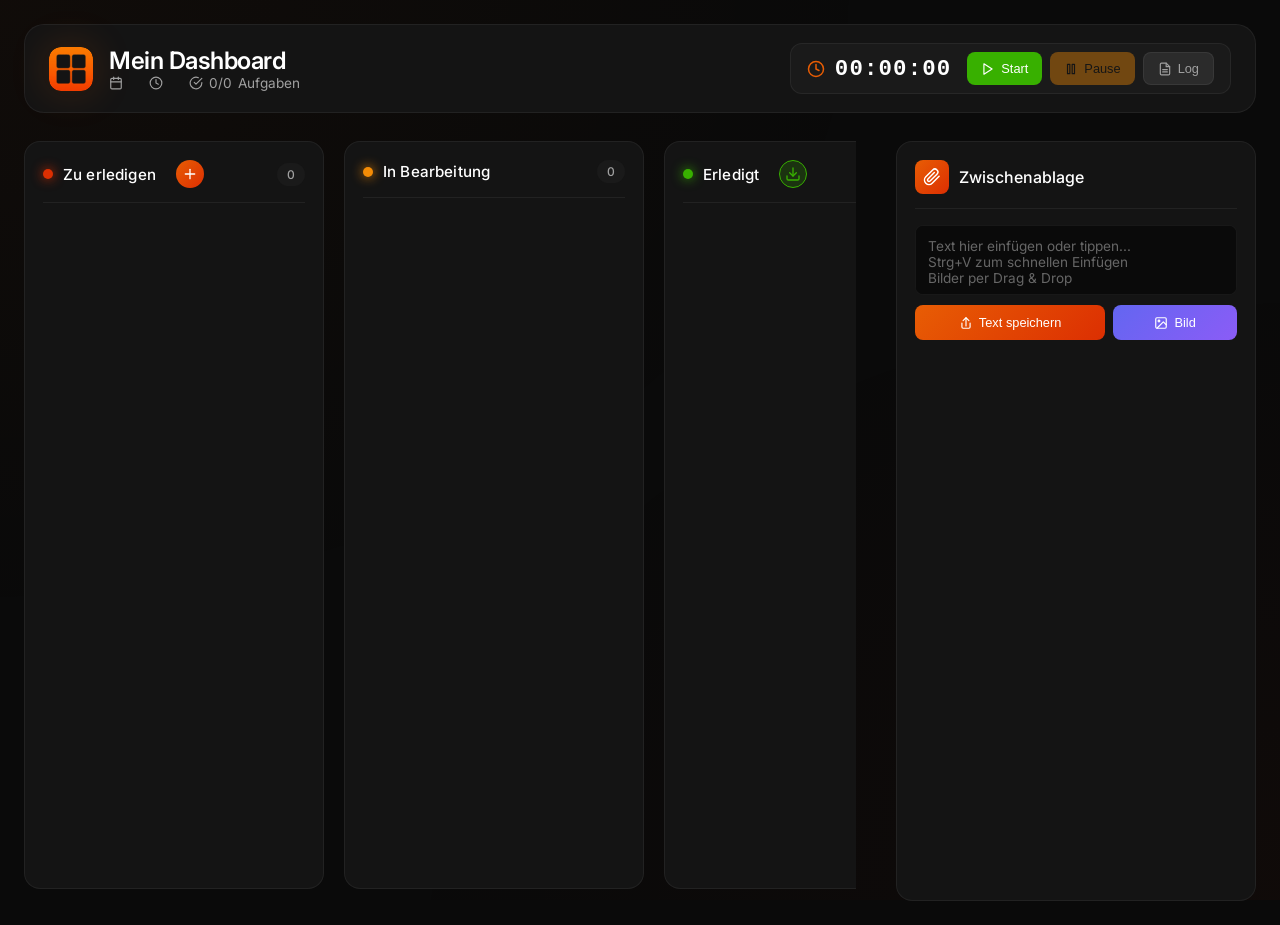
==== index.html @ 07299363 "v2.9: UI improvements, time tracking, info modals, README" ====
<!DOCTYPE html>
<html lang="de">

<head>
    <meta charset="UTF-8">
    <meta name="viewport" content="width=device-width, initial-scale=1.0">
    <title>Mein Dashboard</title>
    <link rel="icon" type="image/png" href="icon.png">
    <link rel="stylesheet" href="style.css">
</head>

<body>
    <header class="header">
        <div class="header-left">
            <div class="logo">
                <img src="icon.png" alt="Dashboard Logo" width="28" height="28">
            </div>
            <div>
                <h1>Mein Dashboard</h1>
                <div class="header-info">
                    <span>
                        <svg class="icon-sm" xmlns="http://www.w3.org/2000/svg" width="14" height="14"
                            viewBox="0 0 24 24" fill="none" stroke="currentColor" stroke-width="2"
                            stroke-linecap="round" stroke-linejoin="round">
                            <rect x="3" y="4" width="18" height="18" rx="2" ry="2"></rect>
                            <line x1="16" y1="2" x2="16" y2="6"></line>
                            <line x1="8" y1="2" x2="8" y2="6"></line>
                            <line x1="3" y1="10" x2="21" y2="10"></line>
                        </svg>
                        <span id="current-date"></span>
                    </span>
                    <span>
                        <svg class="icon-sm" xmlns="http://www.w3.org/2000/svg" width="14" height="14"
                            viewBox="0 0 24 24" fill="none" stroke="currentColor" stroke-width="2"
                            stroke-linecap="round" stroke-linejoin="round">
                            <circle cx="12" cy="12" r="10"></circle>
                            <polyline points="12 6 12 12 16 14"></polyline>
                        </svg>
                        <span id="current-time"></span>
                    </span>
                    <span>
                        <svg class="icon-sm" xmlns="http://www.w3.org/2000/svg" width="14" height="14"
                            viewBox="0 0 24 24" fill="none" stroke="currentColor" stroke-width="2"
                            stroke-linecap="round" stroke-linejoin="round">
                            <path d="M22 11.08V12a10 10 0 1 1-5.93-9.14"></path>
                            <polyline points="22 4 12 14.01 9 11.01"></polyline>
                        </svg>
                        <span id="task-stats">0/0</span> Aufgaben
                    </span>
                </div>
            </div>
        </div>
        <div class="time-tracker">
            <div class="tracker-display">
                <svg class="tracker-icon" xmlns="http://www.w3.org/2000/svg" width="18" height="18" viewBox="0 0 24 24"
                    fill="none" stroke="currentColor" stroke-width="2" stroke-linecap="round" stroke-linejoin="round">
                    <circle cx="12" cy="12" r="10"></circle>
                    <polyline points="12 6 12 12 16 14"></polyline>
                </svg>
                <span class="tracker-time" id="tracker-time">00:00:00</span>
            </div>
            <div class="tracker-controls">
                <button id="tracker-start-btn" class="tracker-btn start">
                    <svg xmlns="http://www.w3.org/2000/svg" width="14" height="14" viewBox="0 0 24 24" fill="none"
                        stroke="currentColor" stroke-width="2" stroke-linecap="round" stroke-linejoin="round">
                        <polygon points="5 3 19 12 5 21 5 3"></polygon>
                    </svg>
                    Start
                </button>
                <button id="tracker-pause-btn" class="tracker-btn pause" disabled>
                    <svg xmlns="http://www.w3.org/2000/svg" width="14" height="14" viewBox="0 0 24 24" fill="none"
                        stroke="currentColor" stroke-width="2" stroke-linecap="round" stroke-linejoin="round">
                        <rect x="6" y="4" width="4" height="16"></rect>
                        <rect x="14" y="4" width="4" height="16"></rect>
                    </svg>
                    Pause
                </button>
                <button id="tracker-log-btn" class="tracker-btn log">
                    <svg xmlns="http://www.w3.org/2000/svg" width="14" height="14" viewBox="0 0 24 24" fill="none"
                        stroke="currentColor" stroke-width="2" stroke-linecap="round" stroke-linejoin="round">
                        <path d="M14 2H6a2 2 0 0 0-2 2v16a2 2 0 0 0 2 2h12a2 2 0 0 0 2-2V8z"></path>
                        <polyline points="14 2 14 8 20 8"></polyline>
                        <line x1="16" y1="13" x2="8" y2="13"></line>
                        <line x1="16" y1="17" x2="8" y2="17"></line>
                    </svg>
                    Log
                </button>
            </div>
        </div>
    </header>

    <div class="main-container">
        <div class="board">
            <div class="column" id="todo" data-status="todo">
                <div class="column-header">
                    <div class="column-title">
                        <div class="column-indicator"></div>
                        <h2>Zu erledigen</h2>
                        <button id="add-task-btn" class="add-task-column-btn" title="Neue Aufgabe (Strg+N)">
                            <svg xmlns="http://www.w3.org/2000/svg" width="16" height="16" viewBox="0 0 24 24"
                                fill="none" stroke="currentColor" stroke-width="2" stroke-linecap="round"
                                stroke-linejoin="round">
                                <line x1="12" y1="5" x2="12" y2="19"></line>
                                <line x1="5" y1="12" x2="19" y2="12"></line>
                            </svg>
                        </button>
                    </div>
                    <span class="task-count" id="todo-count">0</span>
                </div>
                <div class="task-list"></div>
            </div>

            <div class="column" id="in-progress" data-status="in-progress">
                <div class="column-header">
                    <div class="column-title">
                        <div class="column-indicator"></div>
                        <h2>In Bearbeitung</h2>
                    </div>
                    <span class="task-count" id="progress-count">0</span>
                </div>
                <div class="task-list"></div>
            </div>

            <div class="column" id="done" data-status="done">
                <div class="column-header">
                    <div class="column-title">
                        <div class="column-indicator"></div>
                        <h2>Erledigt</h2>
                        <button id="export-done-btn" class="export-column-btn" title="Als Markdown exportieren">
                            <svg xmlns="http://www.w3.org/2000/svg" width="16" height="16" viewBox="0 0 24 24"
                                fill="none" stroke="currentColor" stroke-width="2" stroke-linecap="round"
                                stroke-linejoin="round">
                                <path d="M21 15v4a2 2 0 0 1-2 2H5a2 2 0 0 1-2-2v-4"></path>
                                <polyline points="7 10 12 15 17 10"></polyline>
                                <line x1="12" y1="15" x2="12" y2="3"></line>
                            </svg>
                        </button>
                    </div>
                    <span class="task-count" id="done-count">0</span>
                </div>
                <div class="task-list"></div>
            </div>
        </div>

        <!-- Zwischenablage Panel -->
        <aside class="clipboard-panel">
            <div class="clipboard-header">
                <div class="clipboard-title">
                    <div class="clipboard-icon">
                        <svg xmlns="http://www.w3.org/2000/svg" width="18" height="18" viewBox="0 0 24 24" fill="none"
                            stroke="currentColor" stroke-width="2" stroke-linecap="round" stroke-linejoin="round">
                            <path
                                d="m21.44 11.05-9.19 9.19a6 6 0 0 1-8.49-8.49l9.19-9.19a4 4 0 0 1 5.66 5.66l-9.2 9.19a2 2 0 0 1-2.83-2.83l8.49-8.48">
                            </path>
                        </svg>
                    </div>
                    <h3>Zwischenablage</h3>
                </div>
            </div>
            <div class="clipboard-input-area">
                <textarea class="clipboard-input" id="clipboard-input"
                    placeholder="Text hier einfügen oder tippen...&#10;Strg+V zum schnellen Einfügen&#10;Bilder per Drag & Drop"></textarea>
                <div class="clipboard-buttons">
                    <button class="clipboard-btn" id="add-clipboard-btn">
                        <svg xmlns="http://www.w3.org/2000/svg" width="14" height="14" viewBox="0 0 24 24" fill="none"
                            stroke="currentColor" stroke-width="2" stroke-linecap="round" stroke-linejoin="round">
                            <line x1="12" y1="17" x2="12" y2="3"></line>
                            <path d="M5 12v7a2 2 0 0 0 2 2h10a2 2 0 0 0 2-2v-7"></path>
                            <polyline points="17 8 12 3 7 8"></polyline>
                        </svg>
                        Text speichern
                    </button>
                    <button class="clipboard-btn image-btn" id="image-upload-btn">
                        <svg xmlns="http://www.w3.org/2000/svg" width="14" height="14" viewBox="0 0 24 24" fill="none"
                            stroke="currentColor" stroke-width="2" stroke-linecap="round" stroke-linejoin="round">
                            <rect x="3" y="3" width="18" height="18" rx="2" ry="2"></rect>
                            <circle cx="8.5" cy="8.5" r="1.5"></circle>
                            <polyline points="21 15 16 10 5 21"></polyline>
                        </svg>
                        Bild
                    </button>
                </div>
                <input type="file" id="image-input" accept="image/*" style="display: none;">
            </div>
            <div class="clipboard-items" id="clipboard-items"></div>
        </aside>
    </div>

    <!-- Modal für Aufgaben -->
    <div id="task-modal" class="modal hidden">
        <div class="modal-content">
            <span class="close-btn">
                <svg xmlns="http://www.w3.org/2000/svg" width="20" height="20" viewBox="0 0 24 24" fill="none"
                    stroke="currentColor" stroke-width="2" stroke-linecap="round" stroke-linejoin="round">
                    <line x1="18" y1="6" x2="6" y2="18"></line>
                    <line x1="6" y1="6" x2="18" y2="18"></line>
                </svg>
            </span>
            <h2 id="modal-title">Neue Aufgabe</h2>

            <div class="form-group">
                <label class="form-label">Beschreibung</label>
                <textarea id="task-input"
                    placeholder="Was muss erledigt werden?&#10;Shift+Enter zum Speichern"></textarea>
            </div>

            <div class="form-group">
                <label class="form-label">Priorität</label>
                <div class="priority-selector">
                    <div class="priority-option low" data-priority="low">Niedrig</div>
                    <div class="priority-option medium selected" data-priority="medium">Mittel</div>
                    <div class="priority-option high" data-priority="high">Hoch</div>
                </div>
            </div>

            <div class="form-group task-history-section hidden" id="task-history-section">
                <label class="form-label">Status-Verlauf</label>
                <div class="task-history-list" id="task-history-list"></div>
            </div>

            <div class="modal-actions">
                <button id="delete-task-btn" class="danger-btn hidden">
                    <svg xmlns="http://www.w3.org/2000/svg" width="16" height="16" viewBox="0 0 24 24" fill="none"
                        stroke="currentColor" stroke-width="2" stroke-linecap="round" stroke-linejoin="round">
                        <polyline points="3 6 5 6 21 6"></polyline>
                        <path d="M19 6v14a2 2 0 0 1-2 2H7a2 2 0 0 1-2-2V6m3 0V4a2 2 0 0 1 2-2h4a2 2 0 0 1 2 2v2"></path>
                    </svg>
                    Löschen
                </button>
                <button id="save-task-btn">
                    <svg xmlns="http://www.w3.org/2000/svg" width="16" height="16" viewBox="0 0 24 24" fill="none"
                        stroke="currentColor" stroke-width="2" stroke-linecap="round" stroke-linejoin="round">
                        <path d="M19 21H5a2 2 0 0 1-2-2V5a2 2 0 0 1 2-2h11l5 5v11a2 2 0 0 1-2 2z"></path>
                        <polyline points="17 21 17 13 7 13 7 21"></polyline>
                        <polyline points="7 3 7 8 15 8"></polyline>
                    </svg>
                    Speichern
                </button>
            </div>
        </div>
    </div>

    <!-- Zusätzliche Info Modal -->
    <div id="info-modal" class="modal hidden">
        <div class="modal-content">
            <span class="close-btn info-close-btn">
                <svg xmlns="http://www.w3.org/2000/svg" width="20" height="20" viewBox="0 0 24 24" fill="none"
                    stroke="currentColor" stroke-width="2" stroke-linecap="round" stroke-linejoin="round">
                    <line x1="18" y1="6" x2="6" y2="18"></line>
                    <line x1="6" y1="6" x2="18" y2="18"></line>
                </svg>
            </span>
            <h2>
                <svg xmlns="http://www.w3.org/2000/svg" width="20" height="20" viewBox="0 0 24 24" fill="none"
                    stroke="currentColor" stroke-width="2" stroke-linecap="round" stroke-linejoin="round">
                    <circle cx="12" cy="12" r="10"></circle>
                    <line x1="12" y1="16" x2="12" y2="12"></line>
                    <line x1="12" y1="8" x2="12.01" y2="8"></line>
                </svg>
                Zusätzliche Info
            </h2>

            <div class="form-group">
                <label class="form-label">Notiz oder Zusatzinfo</label>
                <textarea id="info-input"
                    placeholder="Zusätzliche Informationen eingeben...&#10;Shift+Enter zum Speichern"></textarea>
            </div>

            <div class="modal-actions">
                <button id="clear-info-btn" class="danger-btn">
                    <svg xmlns="http://www.w3.org/2000/svg" width="16" height="16" viewBox="0 0 24 24" fill="none"
                        stroke="currentColor" stroke-width="2" stroke-linecap="round" stroke-linejoin="round">
                        <polyline points="3 6 5 6 21 6"></polyline>
                        <path d="M19 6v14a2 2 0 0 1-2 2H7a2 2 0 0 1-2-2V6m3 0V4a2 2 0 0 1 2-2h4a2 2 0 0 1 2 2v2"></path>
                    </svg>
                    Löschen
                </button>
                <button id="save-info-btn" class="primary-btn">
                    <svg xmlns="http://www.w3.org/2000/svg" width="16" height="16" viewBox="0 0 24 24" fill="none"
                        stroke="currentColor" stroke-width="2" stroke-linecap="round" stroke-linejoin="round">
                        <path d="M19 21H5a2 2 0 0 1-2-2V5a2 2 0 0 1 2-2h11l5 5v11a2 2 0 0 1-2 2z"></path>
                        <polyline points="17 21 17 13 7 13 7 21"></polyline>
                        <polyline points="7 3 7 8 15 8"></polyline>
                    </svg>
                    Speichern
                </button>
            </div>
        </div>
    </div>

    <!-- Arbeitszeit-Log Modal -->
    <div id="worktime-modal" class="modal hidden">
        <div class="modal-content worktime-modal-content">
            <span class="close-btn worktime-close-btn">
                <svg xmlns="http://www.w3.org/2000/svg" width="20" height="20" viewBox="0 0 24 24" fill="none"
                    stroke="currentColor" stroke-width="2" stroke-linecap="round" stroke-linejoin="round">
                    <line x1="18" y1="6" x2="6" y2="18"></line>
                    <line x1="6" y1="6" x2="18" y2="18"></line>
                </svg>
            </span>
            <h2>
                <svg xmlns="http://www.w3.org/2000/svg" width="22" height="22" viewBox="0 0 24 24" fill="none"
                    stroke="currentColor" stroke-width="2" stroke-linecap="round" stroke-linejoin="round">
                    <circle cx="12" cy="12" r="10"></circle>
                    <polyline points="12 6 12 12 16 14"></polyline>
                </svg>
                Arbeitszeit-Log
            </h2>
            <div class="worktime-summary" id="worktime-summary"></div>
            <div class="worktime-entries" id="worktime-entries"></div>
            <div class="worktime-actions">
                <button id="clear-worktime-btn" class="danger-btn">
                    <svg xmlns="http://www.w3.org/2000/svg" width="16" height="16" viewBox="0 0 24 24" fill="none"
                        stroke="currentColor" stroke-width="2" stroke-linecap="round" stroke-linejoin="round">
                        <polyline points="3 6 5 6 21 6"></polyline>
                        <path d="M19 6v14a2 2 0 0 1-2 2H7a2 2 0 0 1-2-2V6m3 0V4a2 2 0 0 1 2-2h4a2 2 0 0 1 2 2v2"></path>
                    </svg>
                    Alle löschen
                </button>
            </div>
        </div>
    </div>

    <!-- Toast Benachrichtigung -->
    <div class="toast" id="toast">
        <span class="toast-icon"></span>
        <span class="toast-message"></span>
    </div>

    <script src="script.js"></script>
</body>

</html>
---- style.css ----
@import url('https://fonts.googleapis.com/css2?family=Inter:wght@300;400;500;600;700&display=swap');

:root {
    /* Elegant Luxury Dark Theme */
    --bg-primary: #0a0a0a;
    --bg-secondary: #141414;
    --bg-tertiary: #1a1a1a;
    --bg-card: #1e1e1e;
    --glass-bg: rgba(30, 30, 30, 0.8);
    --glass-border: rgba(255, 255, 255, 0.06);

    --text-primary: #ffffff;
    --text-secondary: #a0a0a0;
    --text-muted: #666666;

    /* Warm Orange/Red Accent */
    --accent-gradient: linear-gradient(135deg, #e85d04 0%, #dc2f02 100%);
    --accent-1: #e85d04;
    --accent-2: #dc2f02;
    --accent-3: #f48c06;
    --accent-soft: rgba(232, 93, 4, 0.15);

    --todo-color: #dc2f02;
    --progress-color: #f48c06;
    --done-color: #38b000;
    --clipboard-color: #e85d04;

    --danger-color: #d00000;
    --success-color: #38b000;

    --shadow-sm: 0 2px 8px rgba(0, 0, 0, 0.4);
    --shadow-md: 0 8px 24px rgba(0, 0, 0, 0.5);
    --shadow-lg: 0 16px 48px rgba(0, 0, 0, 0.6);
    --shadow-glow: 0 0 40px rgba(232, 93, 4, 0.2);

    --transition-fast: 0.15s ease;
    --transition-normal: 0.3s cubic-bezier(0.4, 0, 0.2, 1);
    --transition-slow: 0.5s cubic-bezier(0.4, 0, 0.2, 1);

    --border-radius-sm: 8px;
    --border-radius-md: 12px;
    --border-radius-lg: 16px;
    --border-radius-xl: 20px;
}

/* Lucide Icon Sizes */
[data-lucide] {
    width: 18px;
    height: 18px;
    stroke-width: 2;
}

.icon-xs [data-lucide],
[data-lucide].icon-xs {
    width: 12px;
    height: 12px;
}

.icon-sm [data-lucide],
[data-lucide].icon-sm {
    width: 14px;
    height: 14px;
}

.logo [data-lucide] {
    width: 24px;
    height: 24px;
    color: white;
}

.clipboard-icon [data-lucide] {
    width: 18px;
    height: 18px;
    color: white;
}

.empty-state-icon [data-lucide] {
    width: 48px;
    height: 48px;
    opacity: 0.4;
}

.task-action-btn [data-lucide] {
    width: 14px;
    height: 14px;
}

.clipboard-item-btn [data-lucide] {
    width: 12px;
    height: 12px;
}

.close-btn [data-lucide] {
    width: 20px;
    height: 20px;
}

* {
    margin: 0;
    padding: 0;
    box-sizing: border-box;
}

/* Global Scrollbar Styling */
::-webkit-scrollbar {
    width: 6px;
    height: 6px;
}

::-webkit-scrollbar-track {
    background: transparent;
}

::-webkit-scrollbar-thumb {
    background: rgba(232, 93, 4, 0.4);
    border-radius: 3px;
}

::-webkit-scrollbar-thumb:hover {
    background: rgba(232, 93, 4, 0.6);
}

/* Firefox Scrollbar */
* {
    scrollbar-width: thin;
    scrollbar-color: rgba(232, 93, 4, 0.4) transparent;
}

body {
    background: var(--bg-primary);
    color: var(--text-primary);
    font-family: 'Inter', -apple-system, BlinkMacSystemFont, 'Segoe UI', sans-serif;
    min-height: 100vh;
    padding: 24px;
    overflow-x: hidden;
}

/* Subtle gradient overlay */
body::before {
    content: '';
    position: fixed;
    top: 0;
    left: 0;
    right: 0;
    bottom: 0;
    background:
        radial-gradient(ellipse at 0% 0%, rgba(232, 93, 4, 0.03) 0%, transparent 50%),
        radial-gradient(ellipse at 100% 100%, rgba(220, 47, 2, 0.03) 0%, transparent 50%);
    pointer-events: none;
    z-index: 0;
}

/* Header */
.header {
    display: flex;
    justify-content: space-between;
    align-items: center;
    margin-bottom: 28px;
    padding: 18px 24px;
    background: var(--bg-secondary);
    border: 1px solid var(--glass-border);
    border-radius: var(--border-radius-xl);
    position: relative;
    z-index: 10;
    animation: slideDown 0.5s var(--transition-normal);
}

@keyframes slideDown {
    from {
        opacity: 0;
        transform: translateY(-20px);
    }

    to {
        opacity: 1;
        transform: translateY(0);
    }
}

.header-left {
    display: flex;
    align-items: center;
    gap: 16px;
}

.logo {
    width: 44px;
    height: 44px;
    border-radius: var(--border-radius-md);
    display: flex;
    align-items: center;
    justify-content: center;
    box-shadow: var(--shadow-glow);
    overflow: hidden;
}

.logo img {
    width: 100%;
    height: 100%;
    object-fit: cover;
    border-radius: var(--border-radius-md);
}

h1 {
    font-size: 1.5rem;
    font-weight: 600;
    color: var(--text-primary);
    letter-spacing: -0.02em;
}

.header-info {
    display: flex;
    gap: 20px;
    color: var(--text-secondary);
    font-size: 0.85rem;
    font-weight: 400;
}

.header-info span {
    display: flex;
    align-items: center;
    gap: 6px;
}

.header-info .icon {
    font-size: 1rem;
    opacity: 0.8;
}

.header-actions {
    display: flex;
    gap: 12px;
}

.primary-btn {
    background: var(--accent-gradient);
    color: white;
    border: none;
    padding: 11px 22px;
    border-radius: var(--border-radius-md);
    cursor: pointer;
    font-weight: 500;
    font-size: 0.9rem;
    display: flex;
    align-items: center;
    gap: 8px;
    transition: all var(--transition-normal);
    box-shadow: 0 4px 16px rgba(232, 93, 4, 0.25);
    position: relative;
    overflow: hidden;
}

.primary-btn::before {
    content: '';
    position: absolute;
    top: 0;
    left: -100%;
    width: 100%;
    height: 100%;
    background: linear-gradient(90deg, transparent, rgba(255, 255, 255, 0.15), transparent);
    transition: left 0.6s ease;
}

.primary-btn:hover::before {
    left: 100%;
}

.primary-btn:hover {
    transform: translateY(-2px);
    box-shadow: 0 6px 24px rgba(232, 93, 4, 0.35);
}

.primary-btn:active {
    transform: translateY(0);
}

/* Main Board Layout - Optimized for 16:9/16:10 */
.main-container {
    display: grid;
    grid-template-columns: 1fr 360px;
    gap: 40px;
    position: relative;
    z-index: 10;
    height: calc(100vh - 140px);
}

/* Board */
.board {
    display: flex;
    gap: 20px;
    overflow-x: auto;
    padding-bottom: 12px;
    animation: fadeIn 0.6s ease;
}

@keyframes fadeIn {
    from {
        opacity: 0;
    }

    to {
        opacity: 1;
    }
}

.board::-webkit-scrollbar {
    height: 6px;
}

.board::-webkit-scrollbar-track {
    background: var(--bg-secondary);
    border-radius: 3px;
}

.board::-webkit-scrollbar-thumb {
    background: var(--accent-1);
    border-radius: 3px;
}

/* Columns - Elegant style */
.column {
    background: var(--bg-secondary);
    border: 1px solid var(--glass-border);
    border-radius: var(--border-radius-lg);
    min-width: 360px;
    flex: 1;
    display: flex;
    flex-direction: column;
    padding: 18px;
    animation: slideUp 0.5s ease;
    animation-fill-mode: backwards;
    transition: all var(--transition-normal);
}

.column:nth-child(1) {
    animation-delay: 0.1s;
}

.column:nth-child(2) {
    animation-delay: 0.15s;
}

.column:nth-child(3) {
    animation-delay: 0.2s;
}

@keyframes slideUp {
    from {
        opacity: 0;
        transform: translateY(20px);
    }

    to {
        opacity: 1;
        transform: translateY(0);
    }
}

.column:hover {
    border-color: rgba(255, 255, 255, 0.08);
}

.column-header {
    display: flex;
    align-items: center;
    justify-content: space-between;
    margin-bottom: 16px;
    padding-bottom: 14px;
    border-bottom: 1px solid var(--glass-border);
}

.column-title {
    display: flex;
    align-items: center;
    gap: 10px;
}

.column-indicator {
    width: 10px;
    height: 10px;
    border-radius: 50%;
}

#todo .column-indicator {
    background: var(--todo-color);
    box-shadow: 0 0 12px var(--todo-color);
}

#in-progress .column-indicator {
    background: var(--progress-color);
    box-shadow: 0 0 12px var(--progress-color);
}

#done .column-indicator {
    background: var(--done-color);
    box-shadow: 0 0 12px var(--done-color);
}

.column h2 {
    font-size: 0.95rem;
    font-weight: 500;
    color: var(--text-primary);
    letter-spacing: 0.01em;
}

.task-count {
    background: var(--bg-tertiary);
    padding: 4px 10px;
    border-radius: 16px;
    font-size: 0.75rem;
    color: var(--text-secondary);
    font-weight: 500;
}

.task-list {
    flex: 1;
    display: flex;
    flex-direction: column;
    gap: 10px;
    overflow-y: auto;
    min-height: 120px;
    padding: 4px 2px;
}

.task-list::-webkit-scrollbar {
    width: 4px;
}

.task-list::-webkit-scrollbar-thumb {
    background: rgba(255, 255, 255, 0.1);
    border-radius: 2px;
}

/* Task Cards - Luxury style */
.task-card {
    background: var(--bg-card);
    border: 1px solid var(--glass-border);
    padding: 16px;
    border-radius: var(--border-radius-md);
    cursor: grab;
    transition: all var(--transition-normal);
    position: relative;
    overflow: hidden;
    animation: cardAppear 0.3s ease;
}

@keyframes cardAppear {
    from {
        opacity: 0;
        transform: scale(0.95);
    }

    to {
        opacity: 1;
        transform: scale(1);
    }
}

.task-card::before {
    content: '';
    position: absolute;
    top: 0;
    left: 0;
    width: 3px;
    height: 100%;
    background: var(--accent-gradient);
    opacity: 0;
    transition: opacity var(--transition-normal);
}

.task-card:hover {
    transform: translateY(-3px);
    box-shadow: var(--shadow-md);
    border-color: rgba(255, 255, 255, 0.1);
}

.task-card:hover::before {
    opacity: 1;
}

.task-card:active {
    cursor: grabbing;
    transform: scale(0.98);
}

.task-card.dragging {
    opacity: 0.7;
    transform: rotate(2deg) scale(1.02);
    box-shadow: var(--shadow-lg);
}

.task-content {
    font-size: 0.9rem;
    line-height: 1.5;
    color: var(--text-primary);
    word-wrap: break-word;
    margin-bottom: 12px;
    white-space: pre-wrap;
    font-weight: 400;
}

.task-timer {
    margin-bottom: 10px;
    padding: 8px 12px;
    background: linear-gradient(135deg, rgba(244, 140, 6, 0.15), rgba(232, 93, 4, 0.1));
    border-radius: var(--border-radius-sm);
    border-left: 3px solid var(--progress-color);
    font-size: 0.78rem;
    color: var(--progress-color);
    animation: timerPulse 2s ease-in-out infinite;
}

.task-timer strong {
    color: var(--text-primary);
}

.task-timer-inline {
    font-size: 0.68rem;
    color: var(--in-progress-color);
    display: inline-flex;
    align-items: center;
    gap: 3px;
    padding: 2px 6px;
    background: rgba(255, 149, 0, 0.15);
    border-radius: 4px;
    font-weight: 500;
}

.task-timer-inline svg {
    width: 12px;
    height: 12px;
}

.task-timestamps-inline {
    display: flex;
    align-items: center;
    gap: 8px;
    flex-wrap: wrap;
}

@keyframes timerPulse {

    0%,
    100% {
        opacity: 1;
    }

    50% {
        opacity: 0.8;
    }
}

.task-timestamps {
    margin-bottom: 12px;
    padding: 10px 12px;
    background: rgba(0, 0, 0, 0.3);
    border-radius: var(--border-radius-sm);
    border-left: 2px solid var(--accent-1);
}

.task-created {
    font-size: 0.68rem;
    color: var(--text-muted);
    display: inline-flex;
    align-items: center;
    gap: 3px;
}

.task-history {
    border-top: 1px solid rgba(255, 255, 255, 0.05);
    padding-top: 6px;
    margin-top: 6px;
}

.history-entry {
    font-size: 0.68rem;
    color: var(--text-muted);
    padding: 2px 0;
}

.task-additional-info {
    margin-bottom: 10px;
    padding: 8px 10px;
    background: rgba(99, 102, 241, 0.1);
    border-radius: var(--border-radius-sm);
    border-left: 2px solid #6366f1;
    font-size: 0.72rem;
    color: var(--text-secondary);
    line-height: 1.4;
}

.task-additional-info svg {
    vertical-align: middle;
    margin-right: 4px;
    opacity: 0.7;
}

.task-footer {
    display: flex;
    justify-content: space-between;
    align-items: center;
    padding-top: 8px;
    border-top: 1px solid var(--glass-border);
    margin-top: 8px;
}

.task-footer .task-created {
    font-size: 0.68rem;
    color: var(--text-muted);
    display: flex;
    align-items: center;
    gap: 4px;
}

.task-footer .task-created svg {
    opacity: 0.6;
}

.task-meta {
    display: flex;
    align-items: center;
    gap: 8px;
}

.task-priority {
    padding: 3px 10px;
    border-radius: 12px;
    font-size: 0.68rem;
    font-weight: 600;
    text-transform: uppercase;
    letter-spacing: 0.03em;
}

.priority-low {
    background: rgba(56, 176, 0, 0.15);
    color: var(--done-color);
}

.priority-medium {
    background: rgba(244, 140, 6, 0.15);
    color: var(--progress-color);
}

.priority-high {
    background: rgba(220, 47, 2, 0.15);
    color: var(--todo-color);
}

.task-actions {
    display: flex;
    gap: 6px;
    opacity: 0;
    transition: opacity var(--transition-fast);
}

.task-card:hover .task-actions {
    opacity: 1;
}

.task-action-btn {
    background: rgba(255, 255, 255, 0.05);
    border: none;
    width: 28px;
    height: 28px;
    border-radius: 6px;
    cursor: pointer;
    display: flex;
    align-items: center;
    justify-content: center;
    color: var(--text-secondary);
    transition: all var(--transition-fast);
    font-size: 0.85rem;
}

.task-action-btn:hover {
    background: var(--accent-1);
    color: white;
}

.task-action-btn.delete-btn:hover {
    background: var(--danger-color);
}

.task-action-btn.info-btn:hover {
    background: #6366f1;
}

/* Clipboard Sidebar - Luxury */
.clipboard-panel {
    background: var(--bg-secondary);
    border: 1px solid var(--glass-border);
    border-radius: var(--border-radius-lg);
    padding: 18px;
    display: flex;
    flex-direction: column;
    animation: slideLeft 0.5s ease;
    animation-delay: 0.25s;
    animation-fill-mode: backwards;
    max-height: calc(100vh - 140px);
    transition: all var(--transition-normal);
}

.clipboard-panel.drag-hover {
    border-color: var(--accent-1);
    box-shadow: var(--shadow-glow);
}

@keyframes slideLeft {
    from {
        opacity: 0;
        transform: translateX(20px);
    }

    to {
        opacity: 1;
        transform: translateX(0);
    }
}

.clipboard-header {
    display: flex;
    align-items: center;
    justify-content: space-between;
    margin-bottom: 16px;
    padding-bottom: 14px;
    border-bottom: 1px solid var(--glass-border);
}

.clipboard-title {
    display: flex;
    align-items: center;
    gap: 10px;
}

.clipboard-icon {
    width: 34px;
    height: 34px;
    background: var(--accent-gradient);
    border-radius: var(--border-radius-sm);
    display: flex;
    align-items: center;
    justify-content: center;
    font-size: 16px;
}

.clipboard-header h3 {
    font-size: 1rem;
    font-weight: 500;
    color: var(--text-primary);
}

.clipboard-input-area {
    display: flex;
    flex-direction: column;
    gap: 10px;
    margin-bottom: 16px;
}

.clipboard-input {
    background: var(--bg-primary);
    border: 1px solid var(--glass-border);
    border-radius: var(--border-radius-sm);
    padding: 12px;
    color: var(--text-primary);
    font-family: inherit;
    font-size: 0.85rem;
    resize: none;
    min-height: 70px;
    transition: all var(--transition-normal);
}

.clipboard-input:focus {
    outline: none;
    border-color: var(--accent-1);
    box-shadow: 0 0 0 3px rgba(232, 93, 4, 0.15);
}

.clipboard-input::placeholder {
    color: var(--text-muted);
}

.clipboard-buttons {
    display: flex;
    gap: 8px;
}

.clipboard-btn {
    flex: 1;
    background: var(--accent-gradient);
    color: white;
    border: none;
    padding: 10px 12px;
    border-radius: var(--border-radius-sm);
    cursor: pointer;
    font-weight: 500;
    font-size: 0.8rem;
    display: flex;
    align-items: center;
    justify-content: center;
    gap: 6px;
    transition: all var(--transition-normal);
}

.clipboard-btn:hover {
    transform: translateY(-2px);
    box-shadow: 0 4px 16px rgba(232, 93, 4, 0.3);
}

.clipboard-btn.image-btn {
    background: linear-gradient(135deg, #6366f1, #8b5cf6);
    flex: 0.6;
}

.clipboard-btn.image-btn:hover {
    box-shadow: 0 4px 16px rgba(99, 102, 241, 0.3);
}

.clipboard-items {
    flex: 1;
    display: flex;
    flex-direction: column;
    gap: 10px;
    overflow-y: auto;
    padding-right: 4px;
    margin-right: -4px;
}

.clipboard-item {
    background: var(--bg-card);
    border: 1px solid var(--glass-border);
    border-radius: var(--border-radius-sm);
    padding: 12px;
    cursor: pointer;
    transition: all var(--transition-normal);
}

.clipboard-item:hover {
    border-color: var(--accent-1);
    transform: translateX(3px);
}

.clipboard-item-content {
    font-size: 0.82rem;
    color: var(--text-secondary);
    line-height: 1.4;
    display: -webkit-box;
    -webkit-line-clamp: 3;
    -webkit-box-orient: vertical;
    overflow: hidden;
    word-break: break-word;
}

.clipboard-image {
    width: 100%;
    max-height: 120px;
    object-fit: cover;
    border-radius: 6px;
    margin-bottom: 8px;
}

.clipboard-item-meta {
    font-size: 0.68rem;
    color: var(--text-muted);
    margin-top: 8px;
    padding-top: 8px;
    border-top: 1px solid var(--glass-border);
}

.clipboard-item-actions {
    display: flex;
    gap: 6px;
    margin-top: 8px;
    opacity: 0;
    transition: opacity var(--transition-fast);
}

.clipboard-item:hover .clipboard-item-actions {
    opacity: 1;
}

.clipboard-item-btn {
    flex: 1;
    background: rgba(255, 255, 255, 0.05);
    border: 1px solid var(--glass-border);
    padding: 6px 8px;
    border-radius: 6px;
    cursor: pointer;
    font-size: 0.68rem;
    color: var(--text-secondary);
    display: flex;
    align-items: center;
    justify-content: center;
    gap: 4px;
    transition: all var(--transition-fast);
}

.clipboard-item-btn:hover {
    background: var(--accent-1);
    color: white;
    border-color: var(--accent-1);
}

.clipboard-item-btn.delete:hover {
    background: var(--danger-color);
    border-color: var(--danger-color);
}

/* Empty State */
.empty-state {
    text-align: center;
    padding: 32px 16px;
    color: var(--text-muted);
}

.empty-state-icon {
    font-size: 2.5rem;
    margin-bottom: 10px;
    opacity: 0.4;
}

.empty-state-text {
    font-size: 0.85rem;
}

/* Toast Notification */
.toast {
    position: fixed;
    bottom: 24px;
    left: 50%;
    transform: translateX(-50%) translateY(80px);
    background: var(--bg-card);
    border: 1px solid var(--glass-border);
    padding: 12px 20px;
    border-radius: var(--border-radius-md);
    color: var(--text-primary);
    font-weight: 500;
    font-size: 0.9rem;
    display: flex;
    align-items: center;
    gap: 10px;
    box-shadow: var(--shadow-lg);
    z-index: 1000;
    opacity: 0;
    transition: all var(--transition-normal);
}

.toast.show {
    opacity: 1;
    transform: translateX(-50%) translateY(0);
}

.toast.success {
    border-left: 3px solid var(--success-color);
}

.toast.error {
    border-left: 3px solid var(--danger-color);
}

.toast.info {
    border-left: 3px solid var(--accent-1);
}

/* Modal Styles */
.modal {
    position: fixed;
    top: 0;
    left: 0;
    width: 100%;
    height: 100%;
    background: rgba(0, 0, 0, 0.8);
    backdrop-filter: blur(4px);
    display: flex;
    justify-content: center;
    align-items: center;
    z-index: 100;
    opacity: 0;
    visibility: hidden;
    transition: all var(--transition-normal);
}

.modal.visible {
    opacity: 1;
    visibility: visible;
}

.modal.hidden {
    display: none;
}

.modal-content {
    background: var(--bg-secondary);
    border: 1px solid var(--glass-border);
    padding: 28px;
    border-radius: var(--border-radius-lg);
    width: 480px;
    max-width: 90vw;
    position: relative;
    transform: scale(0.95) translateY(20px);
    transition: all var(--transition-normal);
    box-shadow: var(--shadow-lg);
}

.modal.visible .modal-content {
    transform: scale(1) translateY(0);
}

.close-btn {
    position: absolute;
    top: 16px;
    right: 18px;
    font-size: 1.4rem;
    cursor: pointer;
    color: var(--text-muted);
    transition: color var(--transition-fast);
    width: 30px;
    height: 30px;
    display: flex;
    align-items: center;
    justify-content: center;
    border-radius: 50%;
}

.close-btn:hover {
    color: var(--text-primary);
    background: rgba(255, 255, 255, 0.05);
}

.modal h2 {
    font-size: 1.2rem;
    font-weight: 600;
    margin-bottom: 20px;
    color: var(--text-primary);
}

.form-group {
    margin-bottom: 18px;
}

.form-label {
    display: block;
    font-size: 0.8rem;
    font-weight: 500;
    color: var(--text-secondary);
    margin-bottom: 8px;
}

textarea#task-input {
    width: 100%;
    min-height: 110px;
    background: var(--bg-primary);
    color: var(--text-primary);
    border: 1px solid var(--glass-border);
    border-radius: var(--border-radius-sm);
    padding: 14px;
    resize: vertical;
    font-family: inherit;
    font-size: 0.9rem;
    line-height: 1.5;
    transition: all var(--transition-normal);
}

textarea#task-input:focus {
    outline: none;
    border-color: var(--accent-1);
    box-shadow: 0 0 0 3px rgba(232, 93, 4, 0.15);
}

textarea#task-input::placeholder {
    color: var(--text-muted);
}

.priority-selector {
    display: flex;
    gap: 10px;
}

.priority-option {
    flex: 1;
    padding: 10px;
    border: 1px solid var(--glass-border);
    border-radius: var(--border-radius-sm);
    background: var(--bg-primary);
    color: var(--text-secondary);
    cursor: pointer;
    text-align: center;
    font-size: 0.82rem;
    font-weight: 500;
    transition: all var(--transition-normal);
}

.priority-option:hover {
    border-color: rgba(255, 255, 255, 0.15);
}

.priority-option.selected {
    color: white;
}

.priority-option.low.selected {
    background: var(--done-color);
    border-color: var(--done-color);
}

.priority-option.medium.selected {
    background: var(--progress-color);
    border-color: var(--progress-color);
    color: #111;
}

.priority-option.high.selected {
    background: var(--todo-color);
    border-color: var(--todo-color);
}

.modal-actions {
    display: flex;
    justify-content: flex-end;
    gap: 12px;
    margin-top: 22px;
}

#save-task-btn {
    background: var(--accent-gradient);
    color: white;
    border: none;
    padding: 11px 26px;
    border-radius: var(--border-radius-sm);
    cursor: pointer;
    font-weight: 500;
    font-size: 0.9rem;
    transition: all var(--transition-normal);
}

#save-task-btn:hover {
    transform: translateY(-2px);
    box-shadow: 0 4px 16px rgba(232, 93, 4, 0.3);
}

.danger-btn {
    background: var(--danger-color);
    color: white;
    border: none;
    padding: 11px 26px;
    border-radius: var(--border-radius-sm);
    cursor: pointer;
    font-weight: 500;
    font-size: 0.9rem;
    transition: all var(--transition-normal);
}

.danger-btn:hover {
    transform: translateY(-2px);
    box-shadow: 0 4px 16px rgba(208, 0, 0, 0.3);
}

/* Info Modal */
#info-modal .modal-content h2 {
    display: flex;
    align-items: center;
    gap: 10px;
}

#info-modal .modal-content h2 svg {
    color: #6366f1;
}

#info-input {
    width: 100%;
    min-height: 100px;
    background: var(--bg-primary);
    color: var(--text-primary);
    border: 1px solid var(--glass-border);
    border-radius: var(--border-radius-sm);
    padding: 14px;
    resize: vertical;
    font-family: inherit;
    font-size: 0.9rem;
    line-height: 1.5;
    transition: all var(--transition-normal);
}

#info-input:focus {
    outline: none;
    border-color: #6366f1;
    box-shadow: 0 0 0 3px rgba(99, 102, 241, 0.15);
}

.hidden {
    display: none !important;
}

/* Responsive */
@media (max-width: 1400px) {
    .column {
        min-width: 300px;
    }
}

@media (max-width: 1200px) {
    .main-container {
        grid-template-columns: 1fr;
    }

    .clipboard-panel {
        max-height: 350px;
    }
}

@media (max-width: 768px) {
    body {
        padding: 16px;
    }

    .header {
        flex-direction: column;
        gap: 14px;
        text-align: center;
    }

    .header-left {
        flex-direction: column;
    }

    .header-info {
        flex-wrap: wrap;
        justify-content: center;
    }

    .column {
        min-width: 260px;
    }
}

.column.drag-over .task-list {
    background: rgba(232, 93, 4, 0.08);
    border: 2px dashed var(--accent-1);
    border-radius: var(--border-radius-sm);
}

/* Add Task Button in Column */
.add-task-column-btn {
    width: 28px;
    height: 28px;
    border-radius: 50%;
    background: var(--accent-gradient);
    border: none;
    cursor: pointer;
    display: flex;
    align-items: center;
    justify-content: center;
    color: white;
    transition: all var(--transition-normal);
    margin-left: 10px;
    flex-shrink: 0;
}

.add-task-column-btn:hover {
    transform: scale(1.1);
    box-shadow: 0 4px 12px rgba(232, 93, 4, 0.4);
}

.add-task-column-btn:active {
    transform: scale(0.95);
}

/* Export Button in Column */
.export-column-btn {
    width: 28px;
    height: 28px;
    border-radius: 50%;
    background: rgba(56, 176, 0, 0.2);
    border: 1px solid var(--done-color);
    cursor: pointer;
    display: flex;
    align-items: center;
    justify-content: center;
    color: var(--done-color);
    transition: all var(--transition-normal);
    margin-left: 10px;
    flex-shrink: 0;
}

.export-column-btn:hover {
    background: var(--done-color);
    color: white;
    transform: scale(1.1);
    box-shadow: 0 4px 12px rgba(56, 176, 0, 0.4);
}

.export-column-btn:active {
    transform: scale(0.95);
}

/* Time Tracker in Header */
.time-tracker {
    display: flex;
    align-items: center;
    gap: 16px;
    padding: 8px 16px;
    background: var(--bg-tertiary);
    border-radius: var(--border-radius-md);
    border: 1px solid var(--glass-border);
}

.tracker-display {
    display: flex;
    align-items: center;
    gap: 10px;
}

.tracker-icon {
    color: var(--accent-1);
}

.tracker-time {
    font-family: 'JetBrains Mono', 'Fira Code', monospace;
    font-size: 1.4rem;
    font-weight: 600;
    color: var(--text-primary);
    min-width: 100px;
    letter-spacing: 0.05em;
}

.tracker-controls {
    display: flex;
    gap: 8px;
}

.tracker-btn {
    display: flex;
    align-items: center;
    gap: 6px;
    padding: 8px 14px;
    border-radius: var(--border-radius-sm);
    border: none;
    cursor: pointer;
    font-weight: 500;
    font-size: 0.8rem;
    transition: all var(--transition-normal);
}

.tracker-btn:disabled {
    opacity: 0.4;
    cursor: not-allowed;
}

.tracker-btn.start {
    background: var(--success-color);
    color: white;
}

.tracker-btn.start:not(:disabled):hover {
    background: #2d9900;
    transform: translateY(-1px);
}

.tracker-btn.start.running {
    background: var(--danger-color);
}

.tracker-btn.start.running:hover {
    background: #b30000;
}

.tracker-btn.pause {
    background: var(--progress-color);
    color: #111;
}

.tracker-btn.pause:not(:disabled):hover {
    background: #db7d05;
    transform: translateY(-1px);
}

.tracker-btn.pause.paused {
    background: var(--success-color);
    color: white;
}

.tracker-btn.log {
    background: rgba(255, 255, 255, 0.08);
    color: var(--text-secondary);
    border: 1px solid var(--glass-border);
}

.tracker-btn.log:hover {
    background: var(--accent-1);
    color: white;
    border-color: var(--accent-1);
}

/* Task History in Modal */
.task-history-section {
    margin-top: 4px;
}

.task-history-list {
    background: var(--bg-primary);
    border: 1px solid var(--glass-border);
    border-radius: var(--border-radius-sm);
    padding: 12px;
    max-height: 150px;
    overflow-y: auto;
}

.history-entry-modal {
    display: flex;
    align-items: center;
    gap: 8px;
    padding: 6px 0;
    font-size: 0.78rem;
    color: var(--text-secondary);
    border-bottom: 1px solid var(--glass-border);
}

.history-entry-modal:last-child {
    border-bottom: none;
}

.history-entry-modal svg {
    color: var(--accent-1);
    flex-shrink: 0;
}

.history-status {
    font-weight: 500;
    color: var(--text-primary);
}

/* Worktime Modal */
.worktime-modal-content {
    width: 560px;
    max-width: 95vw;
    max-height: 80vh;
    display: flex;
    flex-direction: column;
}

.worktime-modal-content h2 {
    display: flex;
    align-items: center;
    gap: 10px;
}

.worktime-modal-content h2 svg {
    color: var(--accent-1);
}

.worktime-summary {
    display: flex;
    gap: 20px;
    margin-bottom: 20px;
    padding: 16px;
    background: var(--bg-tertiary);
    border-radius: var(--border-radius-sm);
    border: 1px solid var(--glass-border);
}

.summary-item {
    text-align: center;
    flex: 1;
}

.summary-label {
    font-size: 0.72rem;
    color: var(--text-muted);
    text-transform: uppercase;
    letter-spacing: 0.05em;
    margin-bottom: 4px;
}

.summary-value {
    font-size: 1.3rem;
    font-weight: 600;
    color: var(--text-primary);
}

.worktime-entries {
    flex: 1;
    overflow-y: auto;
    margin-bottom: 16px;
    max-height: 350px;
}

.worktime-entry {
    display: flex;
    justify-content: space-between;
    align-items: center;
    padding: 14px 16px;
    background: var(--bg-card);
    border: 1px solid var(--glass-border);
    border-radius: var(--border-radius-sm);
    margin-bottom: 8px;
    transition: all var(--transition-normal);
}

.worktime-entry:hover {
    border-color: var(--accent-1);
}

.worktime-entry-info {
    display: flex;
    flex-direction: column;
    gap: 4px;
}

.worktime-entry-date {
    font-size: 0.85rem;
    font-weight: 500;
    color: var(--text-primary);
}

.worktime-entry-times {
    font-size: 0.72rem;
    color: var(--text-muted);
}

.worktime-entry-duration {
    font-family: 'JetBrains Mono', 'Fira Code', monospace;
    font-size: 1.1rem;
    font-weight: 600;
    color: var(--accent-1);
}

.worktime-entry-delete {
    background: none;
    border: none;
    cursor: pointer;
    color: var(--text-muted);
    padding: 6px;
    border-radius: 4px;
    transition: all var(--transition-fast);
    margin-left: 12px;
}

.worktime-entry-delete:hover {
    background: var(--danger-color);
    color: white;
}

.worktime-actions {
    display: flex;
    justify-content: flex-end;
    padding-top: 12px;
    border-top: 1px solid var(--glass-border);
}

.worktime-empty {
    text-align: center;
    padding: 40px;
    color: var(--text-muted);
}

.worktime-empty svg {
    opacity: 0.3;
    margin-bottom: 12px;
}

/* Timer running animation */
.tracker-display.running .tracker-time {
    color: var(--success-color);
    animation: timerPulse 2s ease-in-out infinite;
}

.tracker-display.paused .tracker-time {
    color: var(--progress-color);
}
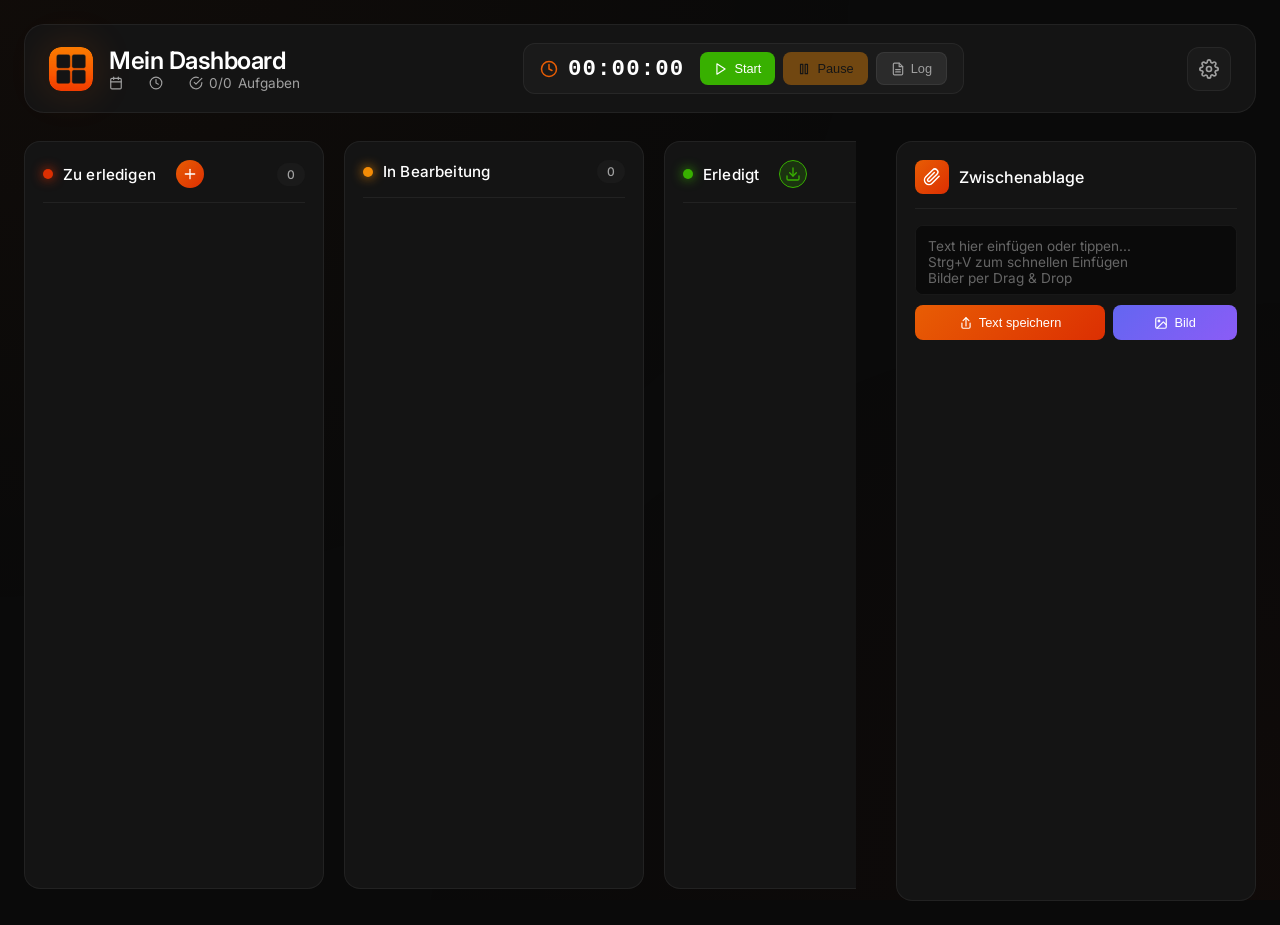
==== commit aa90db3a: "v3.0: Language support (DE/EN), Settings modal, Color palettes" ====
--- a/index.html
+++ b/index.html
@@ -38,54 +38,68 @@
                         </svg>
                         <span id="current-time"></span>
                     </span>
-                    <span>
+                    <span id="task-stats-container">
                         <svg class="icon-sm" xmlns="http://www.w3.org/2000/svg" width="14" height="14"
                             viewBox="0 0 24 24" fill="none" stroke="currentColor" stroke-width="2"
                             stroke-linecap="round" stroke-linejoin="round">
                             <path d="M22 11.08V12a10 10 0 1 1-5.93-9.14"></path>
                             <polyline points="22 4 12 14.01 9 11.01"></polyline>
                         </svg>
-                        <span id="task-stats">0/0</span> Aufgaben
+                        <span id="task-stats">0/0</span> <span id="tasks-label">Aufgaben</span>
                     </span>
                 </div>
             </div>
         </div>
-        <div class="time-tracker">
-            <div class="tracker-display">
-                <svg class="tracker-icon" xmlns="http://www.w3.org/2000/svg" width="18" height="18" viewBox="0 0 24 24"
-                    fill="none" stroke="currentColor" stroke-width="2" stroke-linecap="round" stroke-linejoin="round">
-                    <circle cx="12" cy="12" r="10"></circle>
-                    <polyline points="12 6 12 12 16 14"></polyline>
-                </svg>
-                <span class="tracker-time" id="tracker-time">00:00:00</span>
-            </div>
-            <div class="tracker-controls">
-                <button id="tracker-start-btn" class="tracker-btn start">
-                    <svg xmlns="http://www.w3.org/2000/svg" width="14" height="14" viewBox="0 0 24 24" fill="none"
-                        stroke="currentColor" stroke-width="2" stroke-linecap="round" stroke-linejoin="round">
-                        <polygon points="5 3 19 12 5 21 5 3"></polygon>
-                    </svg>
-                    Start
-                </button>
-                <button id="tracker-pause-btn" class="tracker-btn pause" disabled>
-                    <svg xmlns="http://www.w3.org/2000/svg" width="14" height="14" viewBox="0 0 24 24" fill="none"
-                        stroke="currentColor" stroke-width="2" stroke-linecap="round" stroke-linejoin="round">
-                        <rect x="6" y="4" width="4" height="16"></rect>
-                        <rect x="14" y="4" width="4" height="16"></rect>
-                    </svg>
-                    Pause
-                </button>
-                <button id="tracker-log-btn" class="tracker-btn log">
-                    <svg xmlns="http://www.w3.org/2000/svg" width="14" height="14" viewBox="0 0 24 24" fill="none"
-                        stroke="currentColor" stroke-width="2" stroke-linecap="round" stroke-linejoin="round">
-                        <path d="M14 2H6a2 2 0 0 0-2 2v16a2 2 0 0 0 2 2h12a2 2 0 0 0 2-2V8z"></path>
-                        <polyline points="14 2 14 8 20 8"></polyline>
-                        <line x1="16" y1="13" x2="8" y2="13"></line>
-                        <line x1="16" y1="17" x2="8" y2="17"></line>
-                    </svg>
-                    Log
-                </button>
-            </div>
+        <div class="header-center">
+            <div class="time-tracker">
+                <div class="tracker-display">
+                    <svg class="tracker-icon" xmlns="http://www.w3.org/2000/svg" width="18" height="18"
+                        viewBox="0 0 24 24" fill="none" stroke="currentColor" stroke-width="2" stroke-linecap="round"
+                        stroke-linejoin="round">
+                        <circle cx="12" cy="12" r="10"></circle>
+                        <polyline points="12 6 12 12 16 14"></polyline>
+                    </svg>
+                    <span class="tracker-time" id="tracker-time">00:00:00</span>
+                </div>
+                <div class="tracker-controls">
+                    <button id="tracker-start-btn" class="tracker-btn start">
+                        <svg xmlns="http://www.w3.org/2000/svg" width="14" height="14" viewBox="0 0 24 24" fill="none"
+                            stroke="currentColor" stroke-width="2" stroke-linecap="round" stroke-linejoin="round">
+                            <polygon points="5 3 19 12 5 21 5 3"></polygon>
+                        </svg>
+                        Start
+                    </button>
+                    <button id="tracker-pause-btn" class="tracker-btn pause" disabled>
+                        <svg xmlns="http://www.w3.org/2000/svg" width="14" height="14" viewBox="0 0 24 24" fill="none"
+                            stroke="currentColor" stroke-width="2" stroke-linecap="round" stroke-linejoin="round">
+                            <rect x="6" y="4" width="4" height="16"></rect>
+                            <rect x="14" y="4" width="4" height="16"></rect>
+                        </svg>
+                        Pause
+                    </button>
+                    <button id="tracker-log-btn" class="tracker-btn log">
+                        <svg xmlns="http://www.w3.org/2000/svg" width="14" height="14" viewBox="0 0 24 24" fill="none"
+                            stroke="currentColor" stroke-width="2" stroke-linecap="round" stroke-linejoin="round">
+                            <path d="M14 2H6a2 2 0 0 0-2 2v16a2 2 0 0 0 2 2h12a2 2 0 0 0 2-2V8z"></path>
+                            <polyline points="14 2 14 8 20 8"></polyline>
+                            <line x1="16" y1="13" x2="8" y2="13"></line>
+                            <line x1="16" y1="17" x2="8" y2="17"></line>
+                        </svg>
+                        Log
+                    </button>
+                </div>
+            </div>
+        </div>
+        <div class="header-right">
+            <button id="settings-btn" class="settings-btn" title="Einstellungen">
+                <svg xmlns="http://www.w3.org/2000/svg" width="20" height="20" viewBox="0 0 24 24" fill="none"
+                    stroke="currentColor" stroke-width="2" stroke-linecap="round" stroke-linejoin="round">
+                    <circle cx="12" cy="12" r="3"></circle>
+                    <path
+                        d="M19.4 15a1.65 1.65 0 0 0 .33 1.82l.06.06a2 2 0 0 1 0 2.83 2 2 0 0 1-2.83 0l-.06-.06a1.65 1.65 0 0 0-1.82-.33 1.65 1.65 0 0 0-1 1.51V21a2 2 0 0 1-2 2 2 2 0 0 1-2-2v-.09A1.65 1.65 0 0 0 9 19.4a1.65 1.65 0 0 0-1.82.33l-.06.06a2 2 0 0 1-2.83 0 2 2 0 0 1 0-2.83l.06-.06a1.65 1.65 0 0 0 .33-1.82 1.65 1.65 0 0 0-1.51-1H3a2 2 0 0 1-2-2 2 2 0 0 1 2-2h.09A1.65 1.65 0 0 0 4.6 9a1.65 1.65 0 0 0-.33-1.82l-.06-.06a2 2 0 0 1 0-2.83 2 2 0 0 1 2.83 0l.06.06a1.65 1.65 0 0 0 1.82.33H9a1.65 1.65 0 0 0 1-1.51V3a2 2 0 0 1 2-2 2 2 0 0 1 2 2v.09a1.65 1.65 0 0 0 1 1.51 1.65 1.65 0 0 0 1.82-.33l.06-.06a2 2 0 0 1 2.83 0 2 2 0 0 1 0 2.83l-.06.06a1.65 1.65 0 0 0-.33 1.82V9a1.65 1.65 0 0 0 1.51 1H21a2 2 0 0 1 2 2 2 2 0 0 1-2 2h-.09a1.65 1.65 0 0 0-1.51 1z">
+                    </path>
+                </svg>
+            </button>
         </div>
     </header>
 
@@ -321,6 +335,114 @@
         </div>
     </div>
 
+    <!-- Settings Modal -->
+    <div id="settings-modal" class="modal hidden">
+        <div class="modal-content settings-modal-content">
+            <span class="close-btn settings-close-btn">
+                <svg xmlns="http://www.w3.org/2000/svg" width="20" height="20" viewBox="0 0 24 24" fill="none"
+                    stroke="currentColor" stroke-width="2" stroke-linecap="round" stroke-linejoin="round">
+                    <line x1="18" y1="6" x2="6" y2="18"></line>
+                    <line x1="6" y1="6" x2="18" y2="18"></line>
+                </svg>
+            </span>
+            <h2>
+                <svg xmlns="http://www.w3.org/2000/svg" width="22" height="22" viewBox="0 0 24 24" fill="none"
+                    stroke="currentColor" stroke-width="2" stroke-linecap="round" stroke-linejoin="round">
+                    <circle cx="12" cy="12" r="3"></circle>
+                    <path
+                        d="M19.4 15a1.65 1.65 0 0 0 .33 1.82l.06.06a2 2 0 0 1 0 2.83 2 2 0 0 1-2.83 0l-.06-.06a1.65 1.65 0 0 0-1.82-.33 1.65 1.65 0 0 0-1 1.51V21a2 2 0 0 1-2 2 2 2 0 0 1-2-2v-.09A1.65 1.65 0 0 0 9 19.4a1.65 1.65 0 0 0-1.82.33l-.06.06a2 2 0 0 1-2.83 0 2 2 0 0 1 0-2.83l.06-.06a1.65 1.65 0 0 0 .33-1.82 1.65 1.65 0 0 0-1.51-1H3a2 2 0 0 1-2-2 2 2 0 0 1 2-2h.09A1.65 1.65 0 0 0 4.6 9a1.65 1.65 0 0 0-.33-1.82l-.06-.06a2 2 0 0 1 0-2.83 2 2 0 0 1 2.83 0l.06.06a1.65 1.65 0 0 0 1.82.33H9a1.65 1.65 0 0 0 1-1.51V3a2 2 0 0 1 2-2 2 2 0 0 1 2 2v.09a1.65 1.65 0 0 0 1 1.51 1.65 1.65 0 0 0 1.82-.33l.06-.06a2 2 0 0 1 2.83 0 2 2 0 0 1 0 2.83l-.06.06a1.65 1.65 0 0 0-.33 1.82V9a1.65 1.65 0 0 0 1.51 1H21a2 2 0 0 1 2 2 2 2 0 0 1-2 2h-.09a1.65 1.65 0 0 0-1.51 1z">
+                    </path>
+                </svg>
+                Einstellungen
+            </h2>
+
+            <div class="form-group">
+                <label class="form-label" data-i18n="settingsLanguage">Sprache / Language</label>
+                <div class="language-selector" id="language-selector">
+                    <div class="language-option selected" data-lang="de">
+                        🇩🇪 Deutsch
+                    </div>
+                    <div class="language-option" data-lang="en">
+                        🇬🇧 English
+                    </div>
+                </div>
+            </div>
+
+            <div class="form-group">
+                <label class="form-label" data-i18n="settingsColorPalette">Farbpalette wählen</label>
+                <div class="palette-grid" id="palette-grid">
+                    <div class="palette-option" data-palette="sunset-orange">
+                        <div class="palette-preview">
+                            <span class="palette-color" style="background: #e85d04;"></span>
+                            <span class="palette-color" style="background: #dc2f02;"></span>
+                            <span class="palette-color" style="background: #f48c06;"></span>
+                            <span class="palette-color" style="background: #38b000;"></span>
+                        </div>
+                        <span class="palette-name">🌅 Sunset Orange</span>
+                    </div>
+                    <div class="palette-option" data-palette="ocean-blue">
+                        <div class="palette-preview">
+                            <span class="palette-color" style="background: #0077b6;"></span>
+                            <span class="palette-color" style="background: #0096c7;"></span>
+                            <span class="palette-color" style="background: #00b4d8;"></span>
+                            <span class="palette-color" style="background: #38b000;"></span>
+                        </div>
+                        <span class="palette-name">🌊 Ocean Blue</span>
+                    </div>
+                    <div class="palette-option" data-palette="forest-green">
+                        <div class="palette-preview">
+                            <span class="palette-color" style="background: #2d6a4f;"></span>
+                            <span class="palette-color" style="background: #40916c;"></span>
+                            <span class="palette-color" style="background: #52b788;"></span>
+                            <span class="palette-color" style="background: #74c69d;"></span>
+                        </div>
+                        <span class="palette-name">🌲 Forest Green</span>
+                    </div>
+                    <div class="palette-option" data-palette="royal-purple">
+                        <div class="palette-preview">
+                            <span class="palette-color" style="background: #7b2cbf;"></span>
+                            <span class="palette-color" style="background: #9d4edd;"></span>
+                            <span class="palette-color" style="background: #c77dff;"></span>
+                            <span class="palette-color" style="background: #38b000;"></span>
+                        </div>
+                        <span class="palette-name">👑 Royal Purple</span>
+                    </div>
+                    <div class="palette-option" data-palette="cherry-blossom">
+                        <div class="palette-preview">
+                            <span class="palette-color" style="background: #ff758f;"></span>
+                            <span class="palette-color" style="background: #ff4d6d;"></span>
+                            <span class="palette-color" style="background: #ffb3c1;"></span>
+                            <span class="palette-color" style="background: #38b000;"></span>
+                        </div>
+                        <span class="palette-name">🌸 Cherry Blossom</span>
+                    </div>
+                    <div class="palette-option" data-palette="midnight-gold">
+                        <div class="palette-preview">
+                            <span class="palette-color" style="background: #fca311;"></span>
+                            <span class="palette-color" style="background: #e5a000;"></span>
+                            <span class="palette-color" style="background: #ffbe0b;"></span>
+                            <span class="palette-color" style="background: #38b000;"></span>
+                        </div>
+                        <span class="palette-name">🌙 Midnight Gold</span>
+                    </div>
+                </div>
+            </div>
+
+            <div class="modal-actions">
+                <button id="cancel-settings-btn" class="secondary-btn">Abbrechen</button>
+                <button id="save-settings-btn" class="primary-btn">
+                    <svg xmlns="http://www.w3.org/2000/svg" width="16" height="16" viewBox="0 0 24 24" fill="none"
+                        stroke="currentColor" stroke-width="2" stroke-linecap="round" stroke-linejoin="round">
+                        <path d="M19 21H5a2 2 0 0 1-2-2V5a2 2 0 0 1 2-2h11l5 5v11a2 2 0 0 1-2 2z"></path>
+                        <polyline points="17 21 17 13 7 13 7 21"></polyline>
+                        <polyline points="7 3 7 8 15 8"></polyline>
+                    </svg>
+                    Speichern
+                </button>
+            </div>
+        </div>
+    </div>
+
     <!-- Toast Benachrichtigung -->
     <div class="toast" id="toast">
         <span class="toast-icon"></span>
--- a/style.css
+++ b/style.css
@@ -32,6 +32,9 @@
     --shadow-md: 0 8px 24px rgba(0, 0, 0, 0.5);
     --shadow-lg: 0 16px 48px rgba(0, 0, 0, 0.6);
     --shadow-glow: 0 0 40px rgba(232, 93, 4, 0.2);
+
+    /* Logo Filter */
+    --logo-filter: hue-rotate(0deg);
 
     --transition-fast: 0.15s ease;
     --transition-normal: 0.3s cubic-bezier(0.4, 0, 0.2, 1);
@@ -165,6 +168,17 @@
     animation: slideDown 0.5s var(--transition-normal);
 }
 
+.header-center {
+    flex: 1;
+    display: flex;
+    justify-content: center;
+}
+
+.header-right {
+    display: flex;
+    align-items: center;
+}
+
 @keyframes slideDown {
     from {
         opacity: 0;
@@ -199,6 +213,8 @@
     height: 100%;
     object-fit: cover;
     border-radius: var(--border-radius-md);
+    filter: var(--logo-filter);
+    transition: filter var(--transition-normal);
 }
 
 h1 {
@@ -1565,4 +1581,156 @@
 
 .tracker-display.paused .tracker-time {
     color: var(--progress-color);
+}
+
+/* Settings Button */
+.settings-btn {
+    width: 44px;
+    height: 44px;
+    border-radius: var(--border-radius-md);
+    background: var(--bg-tertiary);
+    border: 1px solid var(--glass-border);
+    cursor: pointer;
+    display: flex;
+    align-items: center;
+    justify-content: center;
+    color: var(--text-secondary);
+    transition: all var(--transition-normal);
+}
+
+.settings-btn:hover {
+    background: var(--accent-gradient);
+    color: white;
+    border-color: transparent;
+    transform: rotate(45deg);
+    box-shadow: var(--shadow-glow);
+}
+
+.settings-btn:active {
+    transform: rotate(45deg) scale(0.95);
+}
+
+.settings-btn svg {
+    transition: transform var(--transition-normal);
+}
+
+/* Settings Modal */
+.settings-modal-content {
+    width: 560px;
+    max-width: 95vw;
+}
+
+.settings-modal-content h2 {
+    display: flex;
+    align-items: center;
+    gap: 10px;
+}
+
+.settings-modal-content h2 svg {
+    color: var(--accent-1);
+}
+
+/* Palette Grid */
+.palette-grid {
+    display: grid;
+    grid-template-columns: repeat(2, 1fr);
+    gap: 12px;
+}
+
+.palette-option {
+    background: var(--bg-primary);
+    border: 2px solid var(--glass-border);
+    border-radius: var(--border-radius-md);
+    padding: 14px;
+    cursor: pointer;
+    transition: all var(--transition-normal);
+    display: flex;
+    flex-direction: column;
+    gap: 10px;
+}
+
+.palette-option:hover {
+    border-color: rgba(255, 255, 255, 0.2);
+    transform: translateY(-2px);
+}
+
+.palette-option.selected {
+    border-color: var(--accent-1);
+    background: var(--accent-soft);
+    box-shadow: 0 0 20px rgba(232, 93, 4, 0.2);
+}
+
+.palette-preview {
+    display: flex;
+    gap: 6px;
+    height: 32px;
+}
+
+.palette-color {
+    flex: 1;
+    border-radius: 6px;
+    transition: transform var(--transition-fast);
+}
+
+.palette-option:hover .palette-color {
+    transform: scaleY(1.1);
+}
+
+.palette-name {
+    font-size: 0.82rem;
+    font-weight: 500;
+    color: var(--text-primary);
+    text-align: center;
+}
+
+/* Secondary Button */
+.secondary-btn {
+    background: var(--bg-primary);
+    color: var(--text-secondary);
+    border: 1px solid var(--glass-border);
+    padding: 11px 22px;
+    border-radius: var(--border-radius-sm);
+    cursor: pointer;
+    font-weight: 500;
+    font-size: 0.9rem;
+    transition: all var(--transition-normal);
+}
+
+.secondary-btn:hover {
+    background: var(--bg-tertiary);
+    color: var(--text-primary);
+    border-color: rgba(255, 255, 255, 0.15);
+}
+
+/* Language Selector */
+.language-selector {
+    display: flex;
+    gap: 12px;
+}
+
+.language-option {
+    flex: 1;
+    background: var(--bg-primary);
+    border: 2px solid var(--glass-border);
+    border-radius: var(--border-radius-md);
+    padding: 14px;
+    cursor: pointer;
+    transition: all var(--transition-normal);
+    text-align: center;
+    font-size: 0.9rem;
+    font-weight: 500;
+    color: var(--text-secondary);
+}
+
+.language-option:hover {
+    border-color: rgba(255, 255, 255, 0.2);
+    transform: translateY(-2px);
+    color: var(--text-primary);
+}
+
+.language-option.selected {
+    border-color: var(--accent-1);
+    background: var(--accent-soft);
+    box-shadow: 0 0 20px rgba(232, 93, 4, 0.2);
+    color: var(--text-primary);
 }
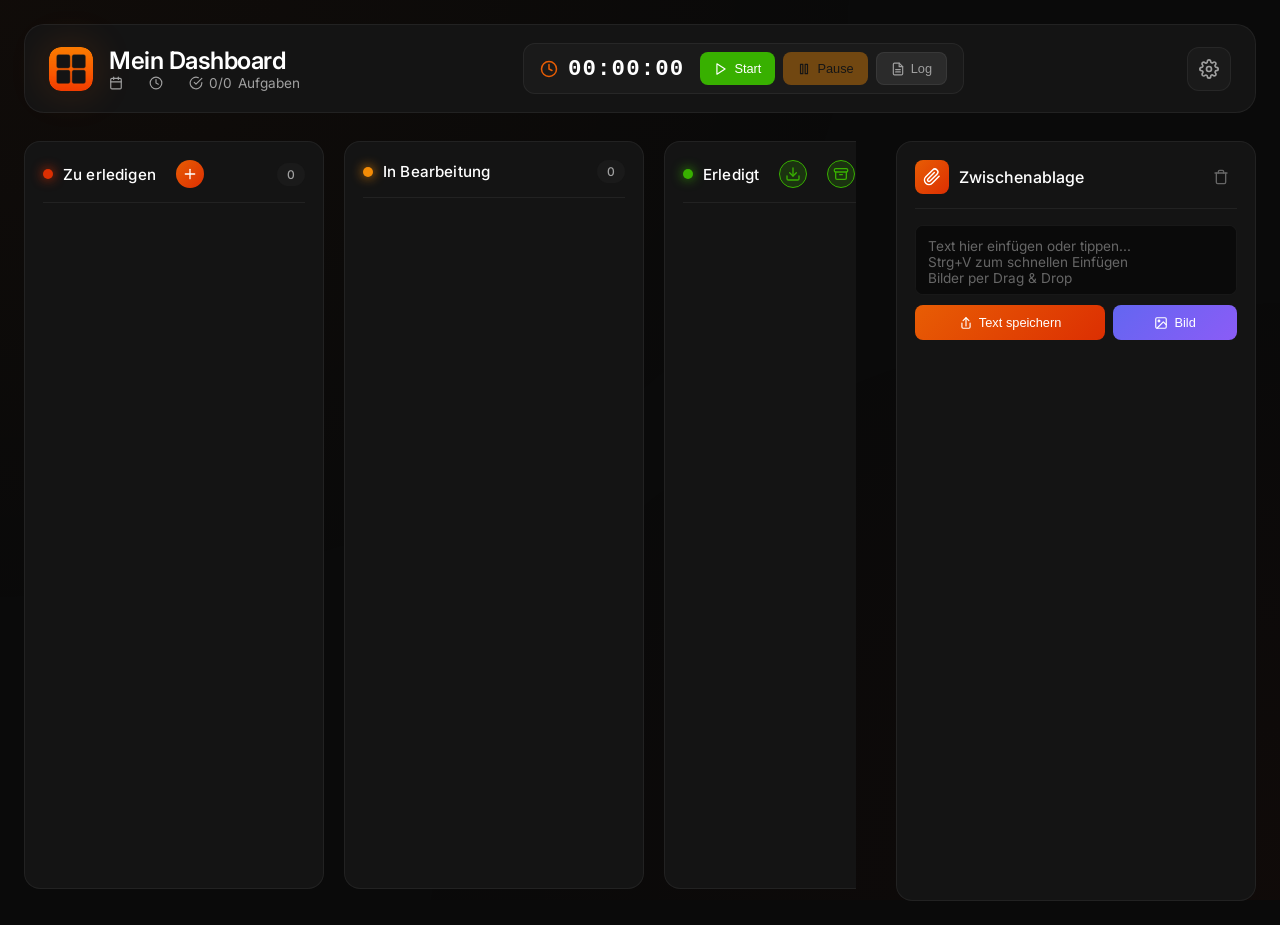
==== commit 172fc02e: "feat: Add note/name field to worktime log sessions" ====
--- a/index.html
+++ b/index.html
@@ -149,6 +149,15 @@
                                 <line x1="12" y1="15" x2="12" y2="3"></line>
                             </svg>
                         </button>
+                        <button id="archive-done-btn" class="export-column-btn" title="Erledigte Tasks archivieren">
+                            <svg xmlns="http://www.w3.org/2000/svg" width="16" height="16" viewBox="0 0 24 24"
+                                fill="none" stroke="currentColor" stroke-width="2" stroke-linecap="round"
+                                stroke-linejoin="round">
+                                <rect x="2" y="4" width="20" height="5" rx="2"></rect>
+                                <path d="M4 9v9a2 2 0 0 0 2 2h12a2 2 0 0 0 2-2V9"></path>
+                                <path d="M10 13h4"></path>
+                            </svg>
+                        </button>
                     </div>
                     <span class="task-count" id="done-count">0</span>
                 </div>
@@ -170,6 +179,13 @@
                     </div>
                     <h3>Zwischenablage</h3>
                 </div>
+                <button id="clear-clipboard-btn" class="clear-clipboard-btn" title="Zwischenablage leeren">
+                    <svg xmlns="http://www.w3.org/2000/svg" width="16" height="16" viewBox="0 0 24 24" fill="none"
+                        stroke="currentColor" stroke-width="2" stroke-linecap="round" stroke-linejoin="round">
+                        <polyline points="3 6 5 6 21 6"></polyline>
+                        <path d="M19 6v14a2 2 0 0 1-2 2H7a2 2 0 0 1-2-2V6m3 0V4a2 2 0 0 1 2-2h4a2 2 0 0 1 2 2v2"></path>
+                    </svg>
+                </button>
             </div>
             <div class="clipboard-input-area">
                 <textarea class="clipboard-input" id="clipboard-input"
@@ -364,6 +380,34 @@
                     </div>
                     <div class="language-option" data-lang="en">
                         🇬🇧 English
+                    </div>
+                </div>
+            </div>
+
+            <div class="form-group">
+                <label class="form-label">Theme / Modus</label>
+                <div class="theme-selector" id="theme-selector">
+                    <div class="theme-option" data-theme="dark">
+                        <svg xmlns="http://www.w3.org/2000/svg" width="18" height="18" viewBox="0 0 24 24" fill="none"
+                            stroke="currentColor" stroke-width="2" stroke-linecap="round" stroke-linejoin="round">
+                            <path d="M21 12.79A9 9 0 1 1 11.21 3 7 7 0 0 0 21 12.79z"></path>
+                        </svg>
+                        Dark
+                    </div>
+                    <div class="theme-option" data-theme="light">
+                        <svg xmlns="http://www.w3.org/2000/svg" width="18" height="18" viewBox="0 0 24 24" fill="none"
+                            stroke="currentColor" stroke-width="2" stroke-linecap="round" stroke-linejoin="round">
+                            <circle cx="12" cy="12" r="5"></circle>
+                            <line x1="12" y1="1" x2="12" y2="3"></line>
+                            <line x1="12" y1="21" x2="12" y2="23"></line>
+                            <line x1="4.22" y1="4.22" x2="5.64" y2="5.64"></line>
+                            <line x1="18.36" y1="18.36" x2="19.78" y2="19.78"></line>
+                            <line x1="1" y1="12" x2="3" y2="12"></line>
+                            <line x1="21" y1="12" x2="23" y2="12"></line>
+                            <line x1="4.22" y1="19.78" x2="5.64" y2="18.36"></line>
+                            <line x1="18.36" y1="5.64" x2="19.78" y2="4.22"></line>
+                        </svg>
+                        Light
                     </div>
                 </div>
             </div>
@@ -443,6 +487,32 @@
         </div>
     </div>
 
+    <!-- Archive Logs Modal -->
+    <div id="archive-logs-modal" class="modal hidden">
+        <div class="modal-content archive-logs-modal-content">
+            <span class="close-btn archive-logs-close-btn">
+                <svg xmlns="http://www.w3.org/2000/svg" width="20" height="20" viewBox="0 0 24 24" fill="none"
+                    stroke="currentColor" stroke-width="2" stroke-linecap="round" stroke-linejoin="round">
+                    <line x1="18" y1="6" x2="6" y2="18"></line>
+                    <line x1="6" y1="6" x2="18" y2="18"></line>
+                </svg>
+            </span>
+            <h2>
+                <svg xmlns="http://www.w3.org/2000/svg" width="22" height="22" viewBox="0 0 24 24" fill="none"
+                    stroke="currentColor" stroke-width="2" stroke-linecap="round" stroke-linejoin="round">
+                    <rect x="2" y="4" width="20" height="5" rx="2"></rect>
+                    <path d="M4 9v9a2 2 0 0 0 2 2h12a2 2 0 0 0 2-2V9"></path>
+                    <path d="M10 13h4"></path>
+                </svg>
+                Archiv-Logs
+            </h2>
+            <div class="archive-search-container">
+                <input type="text" id="archive-search-input" class="archive-search-input" placeholder="Suchen...">
+            </div>
+            <div class="archive-logs-entries" id="archive-logs-entries"></div>
+        </div>
+    </div>
+
     <!-- Toast Benachrichtigung -->
     <div class="toast" id="toast">
         <span class="toast-icon"></span>
--- a/style.css
+++ b/style.css
@@ -1501,8 +1501,8 @@
 
 .worktime-entry {
     display: flex;
-    justify-content: space-between;
-    align-items: center;
+    flex-direction: column;
+    gap: 10px;
     padding: 14px 16px;
     background: var(--bg-card);
     border: 1px solid var(--glass-border);
@@ -1571,6 +1571,73 @@
 .worktime-empty svg {
     opacity: 0.3;
     margin-bottom: 12px;
+}
+
+/* Worktime Entry Note Styles */
+
+.worktime-entry-main {
+    display: flex;
+    flex-direction: column;
+    gap: 8px;
+    flex: 1;
+}
+
+.worktime-entry-actions {
+    display: flex;
+    align-items: center;
+    justify-content: flex-end;
+    gap: 8px;
+}
+
+.worktime-entry-note {
+    display: flex;
+    align-items: center;
+    min-height: 28px;
+    cursor: pointer;
+    padding: 4px 8px;
+    border-radius: var(--border-radius-sm);
+    background: var(--bg-primary);
+    border: 1px solid var(--glass-border);
+    transition: all var(--transition-fast);
+}
+
+.worktime-entry-note:hover {
+    border-color: var(--accent-1);
+    background: var(--bg-tertiary);
+}
+
+.worktime-entry-note .note-display {
+    font-size: 0.8rem;
+    color: var(--text-muted);
+    white-space: nowrap;
+    overflow: hidden;
+    text-overflow: ellipsis;
+    max-width: 100%;
+}
+
+.worktime-entry-note.has-note .note-display {
+    color: var(--text-primary);
+    font-style: normal;
+}
+
+.worktime-entry-note.no-note .note-display {
+    font-style: italic;
+}
+
+.worktime-entry-note .note-input {
+    width: 100%;
+    background: transparent;
+    border: none;
+    color: var(--text-primary);
+    font-family: inherit;
+    font-size: 0.8rem;
+    padding: 0;
+    outline: none;
+}
+
+.worktime-entry-note .note-input::placeholder {
+    color: var(--text-muted);
+    font-style: italic;
 }
 
 /* Timer running animation */
@@ -1733,4 +1800,323 @@
     background: var(--accent-soft);
     box-shadow: 0 0 20px rgba(232, 93, 4, 0.2);
     color: var(--text-primary);
+}
+
+/* =========================
+   NEW FEATURES STYLES
+   ========================= */
+
+/* Clear Clipboard Button */
+.clear-clipboard-btn {
+    background: transparent;
+    border: none;
+    width: 32px;
+    height: 32px;
+    border-radius: var(--border-radius-sm);
+    cursor: pointer;
+    display: flex;
+    align-items: center;
+    justify-content: center;
+    color: var(--text-muted);
+    transition: all var(--transition-fast);
+}
+
+.clear-clipboard-btn:hover {
+    background: rgba(208, 0, 0, 0.15);
+    color: var(--danger-color);
+}
+
+/* Pinned Tasks */
+.task-card.pinned {
+    border-color: var(--accent-1);
+    box-shadow: 0 0 12px rgba(232, 93, 4, 0.15);
+}
+
+.task-card.pinned::before {
+    opacity: 1;
+}
+
+.task-action-btn.pin-btn {
+    color: var(--text-muted);
+}
+
+.task-action-btn.pin-btn:hover {
+    background: var(--accent-1);
+    color: white;
+}
+
+.task-action-btn.pin-btn.pinned {
+    color: var(--accent-1);
+}
+
+.task-action-btn.pin-btn.pinned:hover {
+    background: var(--bg-tertiary);
+    color: var(--text-secondary);
+}
+
+/* Archive Logs Modal */
+.archive-logs-modal-content {
+    max-width: 600px;
+    max-height: 80vh;
+    display: flex;
+    flex-direction: column;
+}
+
+.archive-search-container {
+    margin-bottom: 16px;
+}
+
+.archive-search-input {
+    width: 100%;
+    background: var(--bg-primary);
+    border: 1px solid var(--glass-border);
+    border-radius: var(--border-radius-sm);
+    padding: 12px 16px;
+    color: var(--text-primary);
+    font-family: inherit;
+    font-size: 0.9rem;
+    transition: all var(--transition-normal);
+}
+
+.archive-search-input:focus {
+    outline: none;
+    border-color: var(--accent-1);
+    box-shadow: 0 0 0 3px rgba(232, 93, 4, 0.15);
+}
+
+.archive-search-input::placeholder {
+    color: var(--text-muted);
+}
+
+.archive-logs-entries {
+    flex: 1;
+    overflow-y: auto;
+    display: flex;
+    flex-direction: column;
+    gap: 12px;
+    padding-right: 4px;
+}
+
+.archive-log-entry {
+    background: var(--bg-card);
+    border: 1px solid var(--glass-border);
+    border-radius: var(--border-radius-md);
+    padding: 14px;
+    transition: all var(--transition-fast);
+}
+
+.archive-log-entry:hover {
+    border-color: rgba(255, 255, 255, 0.1);
+}
+
+.archive-log-content {
+    font-size: 0.9rem;
+    color: var(--text-primary);
+    margin-bottom: 10px;
+    line-height: 1.5;
+}
+
+.archive-log-meta {
+    font-size: 0.75rem;
+    color: var(--text-muted);
+    display: flex;
+    flex-wrap: wrap;
+    gap: 12px;
+}
+
+.archive-log-meta span {
+    display: flex;
+    align-items: center;
+    gap: 4px;
+}
+
+.archive-log-history {
+    margin-top: 10px;
+    padding-top: 10px;
+    border-top: 1px solid var(--glass-border);
+}
+
+.archive-log-history-title {
+    font-size: 0.72rem;
+    color: var(--text-secondary);
+    margin-bottom: 6px;
+    font-weight: 500;
+}
+
+.archive-log-history-entry {
+    font-size: 0.7rem;
+    color: var(--text-muted);
+    padding: 2px 0;
+    display: flex;
+    align-items: center;
+    gap: 6px;
+}
+
+.archive-log-history-entry svg {
+    width: 10px;
+    height: 10px;
+    opacity: 0.6;
+}
+
+.archive-empty-state {
+    display: flex;
+    flex-direction: column;
+    align-items: center;
+    justify-content: center;
+    padding: 48px 24px;
+    color: var(--text-muted);
+    text-align: center;
+}
+
+.archive-empty-state svg {
+    width: 48px;
+    height: 48px;
+    opacity: 0.4;
+    margin-bottom: 16px;
+}
+
+/* Search highlight */
+.search-highlight {
+    background: rgba(232, 93, 4, 0.3);
+    color: var(--text-primary);
+    border-radius: 2px;
+    padding: 0 2px;
+}
+
+/* Theme Selector */
+.theme-selector {
+    display: flex;
+    gap: 12px;
+}
+
+.theme-option {
+    flex: 1;
+    background: var(--bg-primary);
+    border: 2px solid var(--glass-border);
+    border-radius: var(--border-radius-md);
+    padding: 14px;
+    cursor: pointer;
+    transition: all var(--transition-normal);
+    text-align: center;
+    font-size: 0.9rem;
+    font-weight: 500;
+    color: var(--text-secondary);
+    display: flex;
+    align-items: center;
+    justify-content: center;
+    gap: 8px;
+}
+
+.theme-option:hover {
+    border-color: rgba(255, 255, 255, 0.2);
+    transform: translateY(-2px);
+    color: var(--text-primary);
+}
+
+.theme-option.selected {
+    border-color: var(--accent-1);
+    background: var(--accent-soft);
+    box-shadow: 0 0 20px rgba(232, 93, 4, 0.2);
+    color: var(--text-primary);
+}
+
+.theme-option svg {
+    flex-shrink: 0;
+}
+
+/* =========================
+   LIGHT MODE
+   ========================= */
+
+body.light-mode {
+    --bg-primary: #f5f5f7;
+    --bg-secondary: #ffffff;
+    --bg-tertiary: #e8e8ed;
+    --bg-card: #ffffff;
+    --glass-bg: rgba(255, 255, 255, 0.9);
+    --glass-border: rgba(0, 0, 0, 0.08);
+
+    --text-primary: #1d1d1f;
+    --text-secondary: #6e6e73;
+    --text-muted: #8e8e93;
+
+    --shadow-sm: 0 2px 8px rgba(0, 0, 0, 0.08);
+    --shadow-md: 0 8px 24px rgba(0, 0, 0, 0.1);
+    --shadow-lg: 0 16px 48px rgba(0, 0, 0, 0.12);
+}
+
+body.light-mode::before {
+    background:
+        radial-gradient(ellipse at 0% 0%, rgba(232, 93, 4, 0.05) 0%, transparent 50%),
+        radial-gradient(ellipse at 100% 100%, rgba(220, 47, 2, 0.05) 0%, transparent 50%);
+}
+
+body.light-mode .header {
+    box-shadow: var(--shadow-sm);
+}
+
+body.light-mode .column {
+    box-shadow: var(--shadow-sm);
+}
+
+body.light-mode .task-card {
+    box-shadow: 0 1px 3px rgba(0, 0, 0, 0.08);
+}
+
+body.light-mode .task-card:hover {
+    box-shadow: var(--shadow-md);
+}
+
+body.light-mode .clipboard-panel {
+    box-shadow: var(--shadow-sm);
+}
+
+body.light-mode .modal-content {
+    box-shadow: var(--shadow-lg);
+}
+
+body.light-mode .toast {
+    box-shadow: var(--shadow-md);
+}
+
+body.light-mode .settings-btn {
+    color: var(--text-secondary);
+}
+
+body.light-mode .settings-btn:hover {
+    background: var(--bg-tertiary);
+    color: var(--text-primary);
+}
+
+body.light-mode .task-action-btn {
+    background: rgba(0, 0, 0, 0.03);
+}
+
+body.light-mode .task-action-btn:hover {
+    background: var(--accent-1);
+    color: white;
+}
+
+body.light-mode .clipboard-input {
+    background: var(--bg-tertiary);
+}
+
+body.light-mode .theme-option:hover {
+    border-color: rgba(0, 0, 0, 0.15);
+}
+
+body.light-mode .language-option:hover {
+    border-color: rgba(0, 0, 0, 0.15);
+}
+
+body.light-mode ::-webkit-scrollbar-thumb {
+    background: rgba(0, 0, 0, 0.2);
+}
+
+body.light-mode ::-webkit-scrollbar-thumb:hover {
+    background: rgba(0, 0, 0, 0.3);
+}
+
+body.light-mode * {
+    scrollbar-color: rgba(0, 0, 0, 0.2) transparent;
 }
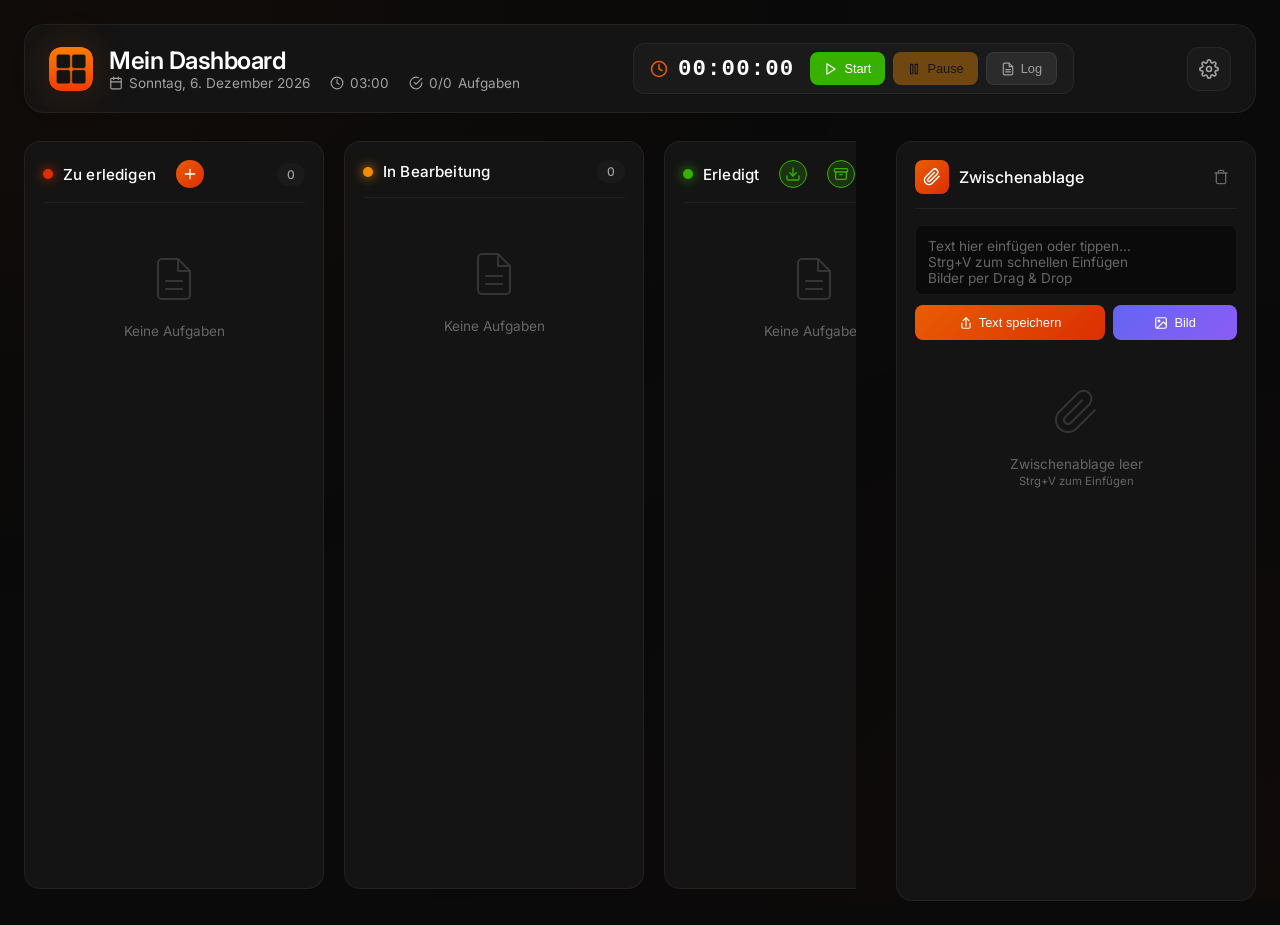
==== commit 523e5979: "Enhance Light Mode column visibility with custom headers and borders" ====
--- a/index.html
+++ b/index.html
@@ -149,7 +149,8 @@
                                 <line x1="12" y1="15" x2="12" y2="3"></line>
                             </svg>
                         </button>
-                        <button id="archive-done-btn" class="export-column-btn" title="Erledigte Tasks archivieren">
+                        <button id="archive-done-btn" class="export-column-btn"
+                            title="Klick: Tasks archivieren | Doppelklick/Rechtsklick: Archiv-Logs öffnen">
                             <svg xmlns="http://www.w3.org/2000/svg" width="16" height="16" viewBox="0 0 24 24"
                                 fill="none" stroke="currentColor" stroke-width="2" stroke-linecap="round"
                                 stroke-linejoin="round">
@@ -509,7 +510,56 @@
             <div class="archive-search-container">
                 <input type="text" id="archive-search-input" class="archive-search-input" placeholder="Suchen...">
             </div>
+            <div class="archive-filters">
+                <div class="archive-filter-group">
+                    <label class="archive-filter-label" data-i18n="filterPriority">Priorität</label>
+                    <div class="archive-filter-options" id="archive-priority-filter">
+                        <button class="archive-filter-btn active" data-priority="all">Alle</button>
+                        <button class="archive-filter-btn" data-priority="high">Hoch</button>
+                        <button class="archive-filter-btn" data-priority="medium">Mittel</button>
+                        <button class="archive-filter-btn" data-priority="low">Niedrig</button>
+                    </div>
+                </div>
+                <div class="archive-filter-group">
+                    <label class="archive-filter-label" data-i18n="filterTime">Zeitraum</label>
+                    <div class="archive-filter-options" id="archive-time-filter">
+                        <button class="archive-filter-btn active" data-time="all">Alle</button>
+                        <button class="archive-filter-btn" data-time="today">Heute</button>
+                        <button class="archive-filter-btn" data-time="week">7 Tage</button>
+                        <button class="archive-filter-btn" data-time="month">30 Tage</button>
+                    </div>
+                </div>
+            </div>
             <div class="archive-logs-entries" id="archive-logs-entries"></div>
+        </div>
+    </div>
+
+    <!-- Confirmation Modal -->
+    <div id="confirm-modal" class="modal hidden">
+        <div class="modal-content confirm-modal-content">
+            <span class="close-btn confirm-close-btn">
+                <svg xmlns="http://www.w3.org/2000/svg" width="20" height="20" viewBox="0 0 24 24" fill="none"
+                    stroke="currentColor" stroke-width="2" stroke-linecap="round" stroke-linejoin="round">
+                    <line x1="18" y1="6" x2="6" y2="18"></line>
+                    <line x1="6" y1="6" x2="18" y2="18"></line>
+                </svg>
+            </span>
+            <h2 id="confirm-modal-title">
+                <svg xmlns="http://www.w3.org/2000/svg" width="22" height="22" viewBox="0 0 24 24" fill="none"
+                    stroke="currentColor" stroke-width="2" stroke-linecap="round" stroke-linejoin="round">
+                    <circle cx="12" cy="12" r="10"></circle>
+                    <line x1="12" y1="8" x2="12" y2="12"></line>
+                    <line x1="12" y1="16" x2="12.01" y2="16"></line>
+                </svg>
+                Bestätigen
+            </h2>
+            <div class="confirm-message-container">
+                <p id="confirm-modal-message">Sind Sie sicher?</p>
+            </div>
+            <div class="modal-actions">
+                <button id="confirm-cancel-btn" class="secondary-btn">Abbrechen</button>
+                <button id="confirm-ok-btn" class="danger-btn">Löschen</button>
+            </div>
         </div>
     </div>
 
@@ -519,7 +569,7 @@
         <span class="toast-message"></span>
     </div>
 
-    <script src="script.js"></script>
+    <script type="module" src="script.js"></script>
 </body>
 
 </html>
--- a/style.css
+++ b/style.css
@@ -44,6 +44,29 @@
     --border-radius-md: 12px;
     --border-radius-lg: 16px;
     --border-radius-xl: 20px;
+}
+
+/* Light Mode Overrides - Avant-Garde Minimalist */
+.light-mode {
+    --bg-primary: #f4f5f7;
+    --bg-secondary: #ffffff;
+    --bg-tertiary: #e9ecef;
+    --bg-card: #ffffff;
+    --glass-bg: rgba(255, 255, 255, 0.85);
+    --glass-border: rgba(0, 0, 0, 0.08);
+
+    --text-primary: #111827;
+    --text-secondary: #4b5563;
+    --text-muted: #9ca3af;
+
+    --shadow-sm: 0 2px 4px rgba(0, 0, 0, 0.05);
+    --shadow-md: 0 4px 6px -1px rgba(0, 0, 0, 0.1);
+    --shadow-lg: 0 10px 15px -3px rgba(0, 0, 0, 0.1);
+    --shadow-glow: 0 0 20px rgba(var(--accent-1), 0.15);
+    /* Needs hex-to-rgb handling or just soft glow */
+
+    /* Adjust specific elements for light mode contrast */
+    --logo-filter: brightness(0.9);
 }
 
 /* Lucide Icon Sizes */
@@ -1888,6 +1911,57 @@
     color: var(--text-muted);
 }
 
+/* Archive Filters */
+.archive-filters {
+    display: flex;
+    gap: 16px;
+    margin-bottom: 16px;
+    flex-wrap: wrap;
+}
+
+.archive-filter-group {
+    display: flex;
+    flex-direction: column;
+    gap: 6px;
+}
+
+.archive-filter-label {
+    font-size: 0.72rem;
+    color: var(--text-secondary);
+    font-weight: 500;
+    text-transform: uppercase;
+    letter-spacing: 0.03em;
+}
+
+.archive-filter-options {
+    display: flex;
+    gap: 6px;
+    flex-wrap: wrap;
+}
+
+.archive-filter-btn {
+    background: var(--bg-tertiary);
+    border: 1px solid var(--glass-border);
+    border-radius: var(--border-radius-sm);
+    padding: 6px 12px;
+    color: var(--text-secondary);
+    font-size: 0.75rem;
+    font-weight: 500;
+    cursor: pointer;
+    transition: all var(--transition-fast);
+}
+
+.archive-filter-btn:hover {
+    background: rgba(255, 255, 255, 0.08);
+    color: var(--text-primary);
+}
+
+.archive-filter-btn.active {
+    background: var(--accent-gradient);
+    border-color: var(--accent-1);
+    color: white;
+}
+
 .archive-logs-entries {
     flex: 1;
     overflow-y: auto;
@@ -2028,95 +2102,298 @@
    LIGHT MODE
    ========================= */
 
+/* =========================
+   LIGHT MODE (ULTRATHINK REDESIGN: SAAS STANDARD)
+   ========================= */
+
 body.light-mode {
-    --bg-primary: #f5f5f7;
+    /* Backgrounds - "App" Hierarchy */
+    --bg-primary: #F4F5F7;
+    /* Light Blue-Gray App Background */
     --bg-secondary: #ffffff;
-    --bg-tertiary: #e8e8ed;
+    /* White Header/Panels */
+    --bg-tertiary: #EBECF0;
+    /* Gray Column Wells */
     --bg-card: #ffffff;
-    --glass-bg: rgba(255, 255, 255, 0.9);
-    --glass-border: rgba(0, 0, 0, 0.08);
-
-    --text-primary: #1d1d1f;
-    --text-secondary: #6e6e73;
-    --text-muted: #8e8e93;
-
-    --shadow-sm: 0 2px 8px rgba(0, 0, 0, 0.08);
-    --shadow-md: 0 8px 24px rgba(0, 0, 0, 0.1);
-    --shadow-lg: 0 16px 48px rgba(0, 0, 0, 0.12);
+    --glass-bg: rgba(255, 255, 255, 0.98);
+
+    /* Borders */
+    --glass-border: rgba(9, 30, 66, 0.13);
+
+    /* Typography */
+    --text-primary: #172b4d;
+    --text-secondary: #44556f;
+    --text-muted: #5e6c84;
+
+    /* Shadows */
+    --shadow-sm: 0 1px 2px rgba(9, 30, 66, 0.25);
+    --shadow-md: 0 4px 8px -2px rgba(9, 30, 66, 0.25), 0 0 1px rgba(9, 30, 66, 0.31);
+    /* Header Shadow */
+    --shadow-lg: 0 8px 16px -4px rgba(9, 30, 66, 0.25);
+    --shadow-glow: 0 0 0 transparent;
+
+    /* Logo Filter */
+    --logo-filter: brightness(0.2);
 }
 
 body.light-mode::before {
-    background:
-        radial-gradient(ellipse at 0% 0%, rgba(232, 93, 4, 0.05) 0%, transparent 50%),
-        radial-gradient(ellipse at 100% 100%, rgba(220, 47, 2, 0.05) 0%, transparent 50%);
-}
+    display: none;
+}
+
+/* Light Mode Specific Overrides */
 
 body.light-mode .header {
-    box-shadow: var(--shadow-sm);
-}
-
+    background: #ffffff;
+    border-bottom: 1px solid rgba(9, 30, 66, 0.08);
+    box-shadow: 0 2px 4px rgba(0, 0, 0, 0.05);
+    /* Proper Lift for Header */
+    z-index: 100 relative;
+}
+
+body.light-mode .header-center,
+body.light-mode .header-right {
+    opacity: 1 !important;
+}
+
+/* Column - Gray Well on Light Background */
 body.light-mode .column {
-    box-shadow: var(--shadow-sm);
-}
-
+    background: #EBECF0;
+    border: none;
+    box-shadow: none;
+    border-radius: 3px;
+    /* Slightly square like Jira/Trello */
+}
+
+body.light-mode .column-header {
+    border-bottom: none;
+    margin-bottom: 12px;
+}
+
+body.light-mode .column h2 {
+    color: #172b4d;
+    font-weight: 600;
+    font-size: 0.9rem;
+    padding-left: 4px;
+}
+
+/* Cards */
 body.light-mode .task-card {
-    box-shadow: 0 1px 3px rgba(0, 0, 0, 0.08);
+    background: #ffffff;
+    border: none;
+    box-shadow: 0 1px 2px rgba(9, 30, 66, 0.25);
+    /* Sharp small shadow */
+    border-radius: 3px;
+    margin-bottom: 8px;
+    padding: 10px 12px;
 }
 
 body.light-mode .task-card:hover {
+    background: #ffffff;
+    transform: none;
+    box-shadow: 0 1px 3px rgba(9, 30, 66, 0.4);
+}
+
+/* Sidebar */
+body.light-mode .clipboard-panel {
+    background: #ffffff;
+    /* White sidebar on gray background stands out */
+    border: 1px solid rgba(0, 0, 0, 0.1);
+    box-shadow: -2px 0 12px rgba(0, 0, 0, 0.05);
+}
+
+/* Inputs */
+body.light-mode .clipboard-input,
+body.light-mode .archive-search-input {
+    background: #FAFBFC;
+    border: 2px solid #DFE1E6;
+    color: #172b4d;
+    box-shadow: none;
+}
+
+body.light-mode .clipboard-input:focus,
+body.light-mode .archive-search-input:focus {
+    border-color: #4c9aff;
+    background: #ffffff;
+    box-shadow: 0 0 0 2px rgba(76, 154, 255, 0.2);
+}
+
+/* Scrollbars */
+body.light-mode ::-webkit-scrollbar-track {
+    background: rgba(9, 30, 66, 0.06);
+}
+
+body.light-mode ::-webkit-scrollbar-thumb {
+    background: rgba(9, 30, 66, 0.3);
+    border-radius: 4px;
+}
+
+/* Buttons */
+body.light-mode .task-action-btn {
+    color: #6b778c;
+    background: transparent;
+}
+
+body.light-mode .task-action-btn:hover {
+    background: rgba(9, 30, 66, 0.08);
+    color: #172b4d;
+}
+
+/* Priority Tags */
+body.light-mode .priority-low {
+    background: #E3FCEF;
+    color: #006644;
+    border: none;
+    font-weight: 700;
+}
+
+body.light-mode .priority-medium {
+    background: #FFFAE6;
+    color: #BF2600;
+    border: none;
+    font-weight: 700;
+}
+
+body.light-mode .priority-high {
+    background: #FFEBE6;
+    color: #DE350B;
+    border: none;
+    font-weight: 700;
+}
+
+body.light-mode .priority-medium {
+    color: #BF2600;
+}
+
+/* Modals */
+body.light-mode .modal-content {
+    background: #ffffff;
+    border: none;
+    box-shadow: 0 0 0 1px rgba(9, 30, 66, 0.08), 0 8px 30px rgba(9, 30, 66, 0.25);
+    border-radius: 4px;
+}
+
+/* Confirmation Modal */
+.confirm-modal-content {
+    max-width: 400px;
+    text-align: center;
+}
+
+.confirm-modal-content h2 {
+    justify-content: center;
+    margin-bottom: 20px;
+    color: var(--text-primary);
+}
+
+.confirm-message-container {
+    margin-bottom: 24px;
+    color: var(--text-secondary);
+    font-size: 0.95rem;
+    line-height: 1.5;
+}
+
+.confirm-modal-content .modal-actions {
+    justify-content: center;
+    gap: 12px;
+}
+
+body.light-mode .confirm-modal-content h2 {
+    color: var(--text-primary);
+}
+
+/* Additional Light Mode Overrides (Avant-Garde) */
+body.light-mode .logo [data-lucide] {
+    color: var(--accent-1);
+}
+
+body.light-mode .task-timestamps {
+    background: rgba(0, 0, 0, 0.04);
+    border-left: 2px solid var(--accent-1);
+}
+
+body.light-mode .task-additional-info {
+    background: rgba(99, 102, 241, 0.08);
+    border-left: 2px solid #6366f1;
+    color: var(--text-secondary);
+}
+
+body.light-mode .task-card:hover {
+    border-color: rgba(0, 0, 0, 0.1);
     box-shadow: var(--shadow-md);
 }
 
 body.light-mode .clipboard-panel {
-    box-shadow: var(--shadow-sm);
-}
-
-body.light-mode .modal-content {
-    box-shadow: var(--shadow-lg);
-}
-
-body.light-mode .toast {
-    box-shadow: var(--shadow-md);
-}
-
-body.light-mode .settings-btn {
-    color: var(--text-secondary);
-}
-
-body.light-mode .settings-btn:hover {
-    background: var(--bg-tertiary);
-    color: var(--text-primary);
-}
-
-body.light-mode .task-action-btn {
-    background: rgba(0, 0, 0, 0.03);
-}
-
-body.light-mode .task-action-btn:hover {
-    background: var(--accent-1);
+    background: var(--bg-secondary);
+    border-color: var(--glass-border);
+}
+
+.light-mode .column {
+    background: #ebecf0;
+    border-color: transparent;
+}
+
+.light-mode .column-header {
+    background: #ffffff;
+    margin: -18px -18px 16px -18px;
+    padding: 18px 20px;
+    /* Slightly more horizontal padding */
+    border-bottom: 1px solid rgba(0, 0, 0, 0.08);
+    border-radius: 16px 16px 0 0;
+    /* Align with column radius */
+    box-shadow: 0 4px 6px -1px rgba(0, 0, 0, 0.05), 0 2px 4px -1px rgba(0, 0, 0, 0.03);
+    position: relative;
+    z-index: 2;
+}
+
+.light-mode .column h2 {
+    color: #111827;
+    font-weight: 600;
+}
+
+/* Colored Header accents for Light Mode */
+.light-mode #todo .column-header {
+    border-top: 16px solid var(--todo-color);
+    background: rgba(220, 47, 2, 0.04);
+    border-bottom: 2px solid rgba(220, 47, 2, 0.06);
+    box-shadow: inset 0 15px 25px -10px rgba(220, 47, 2, 0.1);
+}
+
+.light-mode #in-progress .column-header {
+    border-top: 16px solid var(--progress-color);
+    background: rgba(244, 140, 6, 0.04);
+    border-bottom: 2px solid rgba(244, 140, 6, 0.06);
+    box-shadow: inset 0 15px 25px -10px rgba(244, 140, 6, 0.1);
+}
+
+.light-mode #done .column-header {
+    border-top: 16px solid var(--done-color);
+    background: rgba(56, 176, 0, 0.04);
+    border-bottom: 2px solid rgba(56, 176, 0, 0.06);
+    box-shadow: inset 0 15px 25px -10px rgba(56, 176, 0, 0.1);
+}
+
+.light-mode #todo .column-header h2 {
+    color: var(--todo-color);
+}
+
+.light-mode #in-progress .column-header h2 {
+    color: var(--progress-color);
+}
+
+.light-mode #done .column-header h2 {
+    color: var(--done-color);
+}
+
+.light-mode #todo .task-count {
+    background: var(--todo-color);
     color: white;
 }
 
-body.light-mode .clipboard-input {
-    background: var(--bg-tertiary);
-}
-
-body.light-mode .theme-option:hover {
-    border-color: rgba(0, 0, 0, 0.15);
-}
-
-body.light-mode .language-option:hover {
-    border-color: rgba(0, 0, 0, 0.15);
-}
-
-body.light-mode ::-webkit-scrollbar-thumb {
-    background: rgba(0, 0, 0, 0.2);
-}
-
-body.light-mode ::-webkit-scrollbar-thumb:hover {
-    background: rgba(0, 0, 0, 0.3);
-}
-
-body.light-mode * {
-    scrollbar-color: rgba(0, 0, 0, 0.2) transparent;
+.light-mode #in-progress .task-count {
+    background: var(--progress-color);
+    color: white;
+}
+
+.light-mode #done .task-count {
+    background: var(--done-color);
+    color: white;
 }
